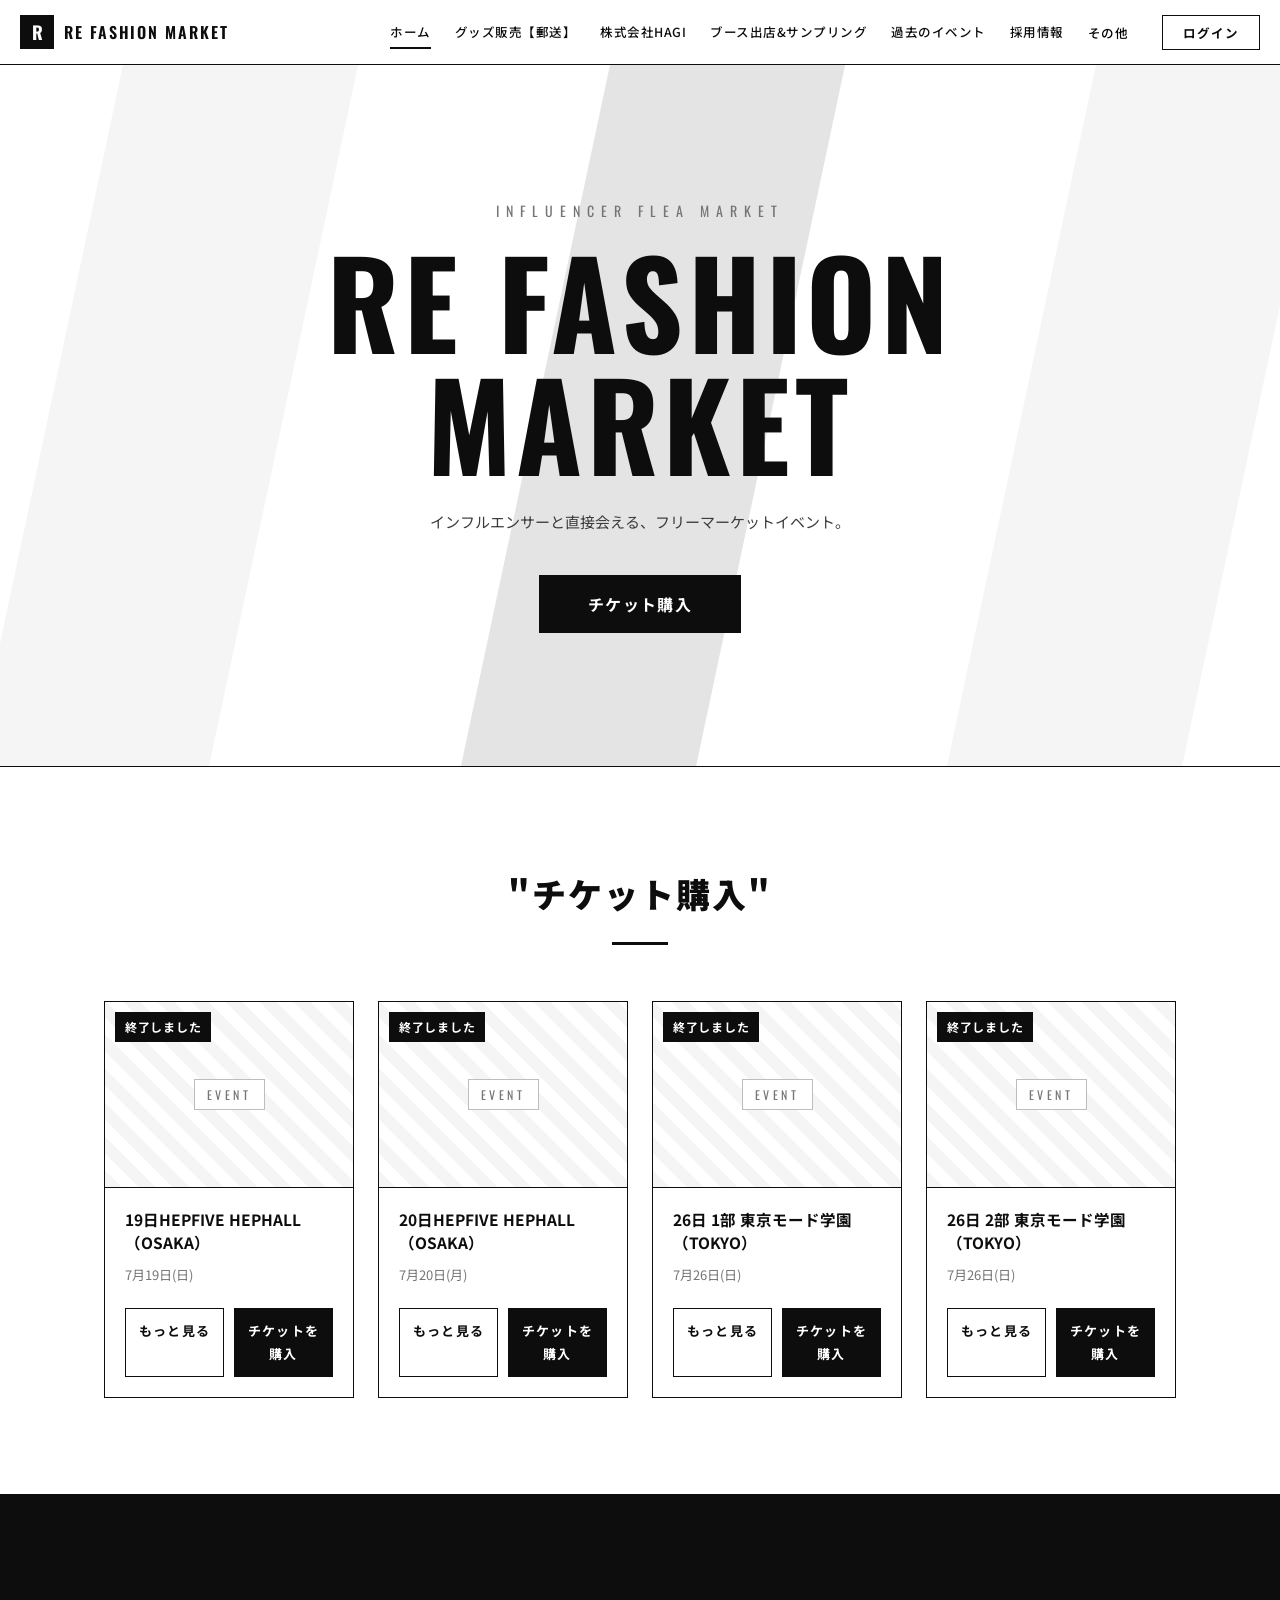
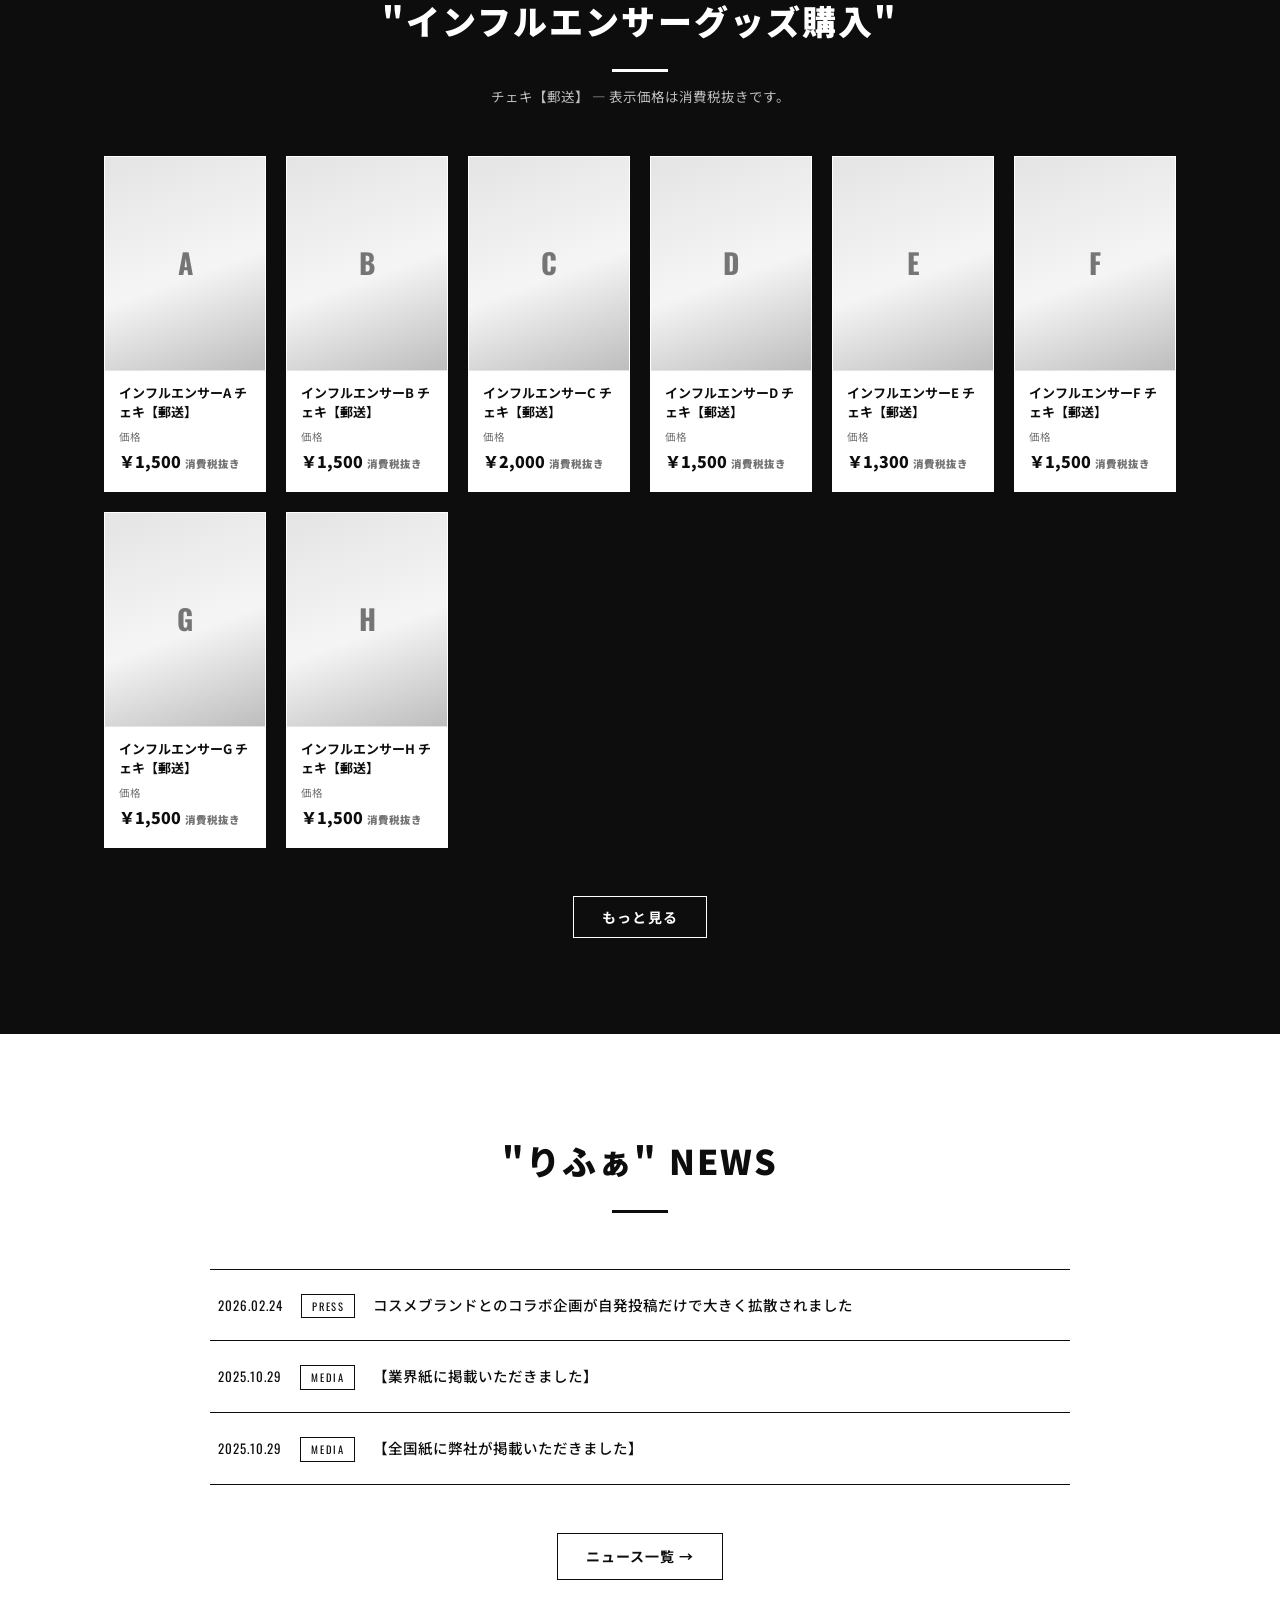
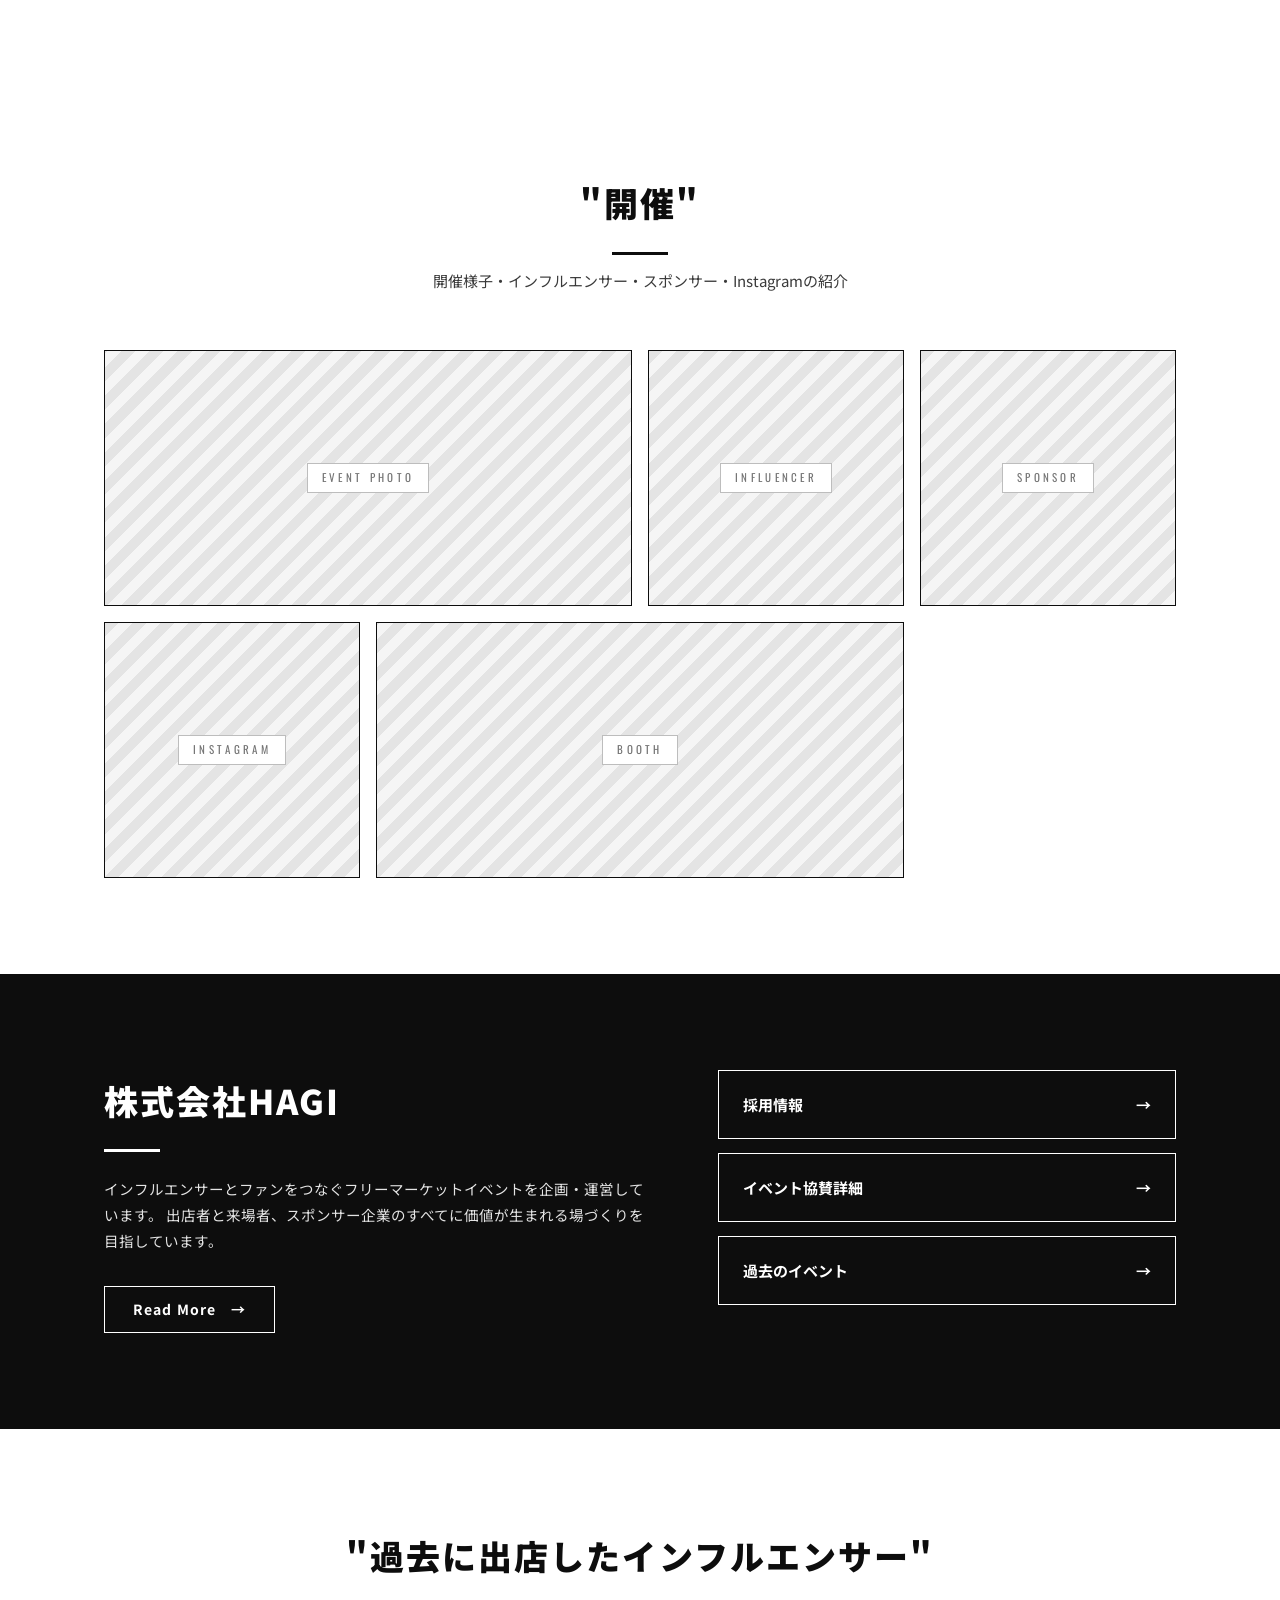
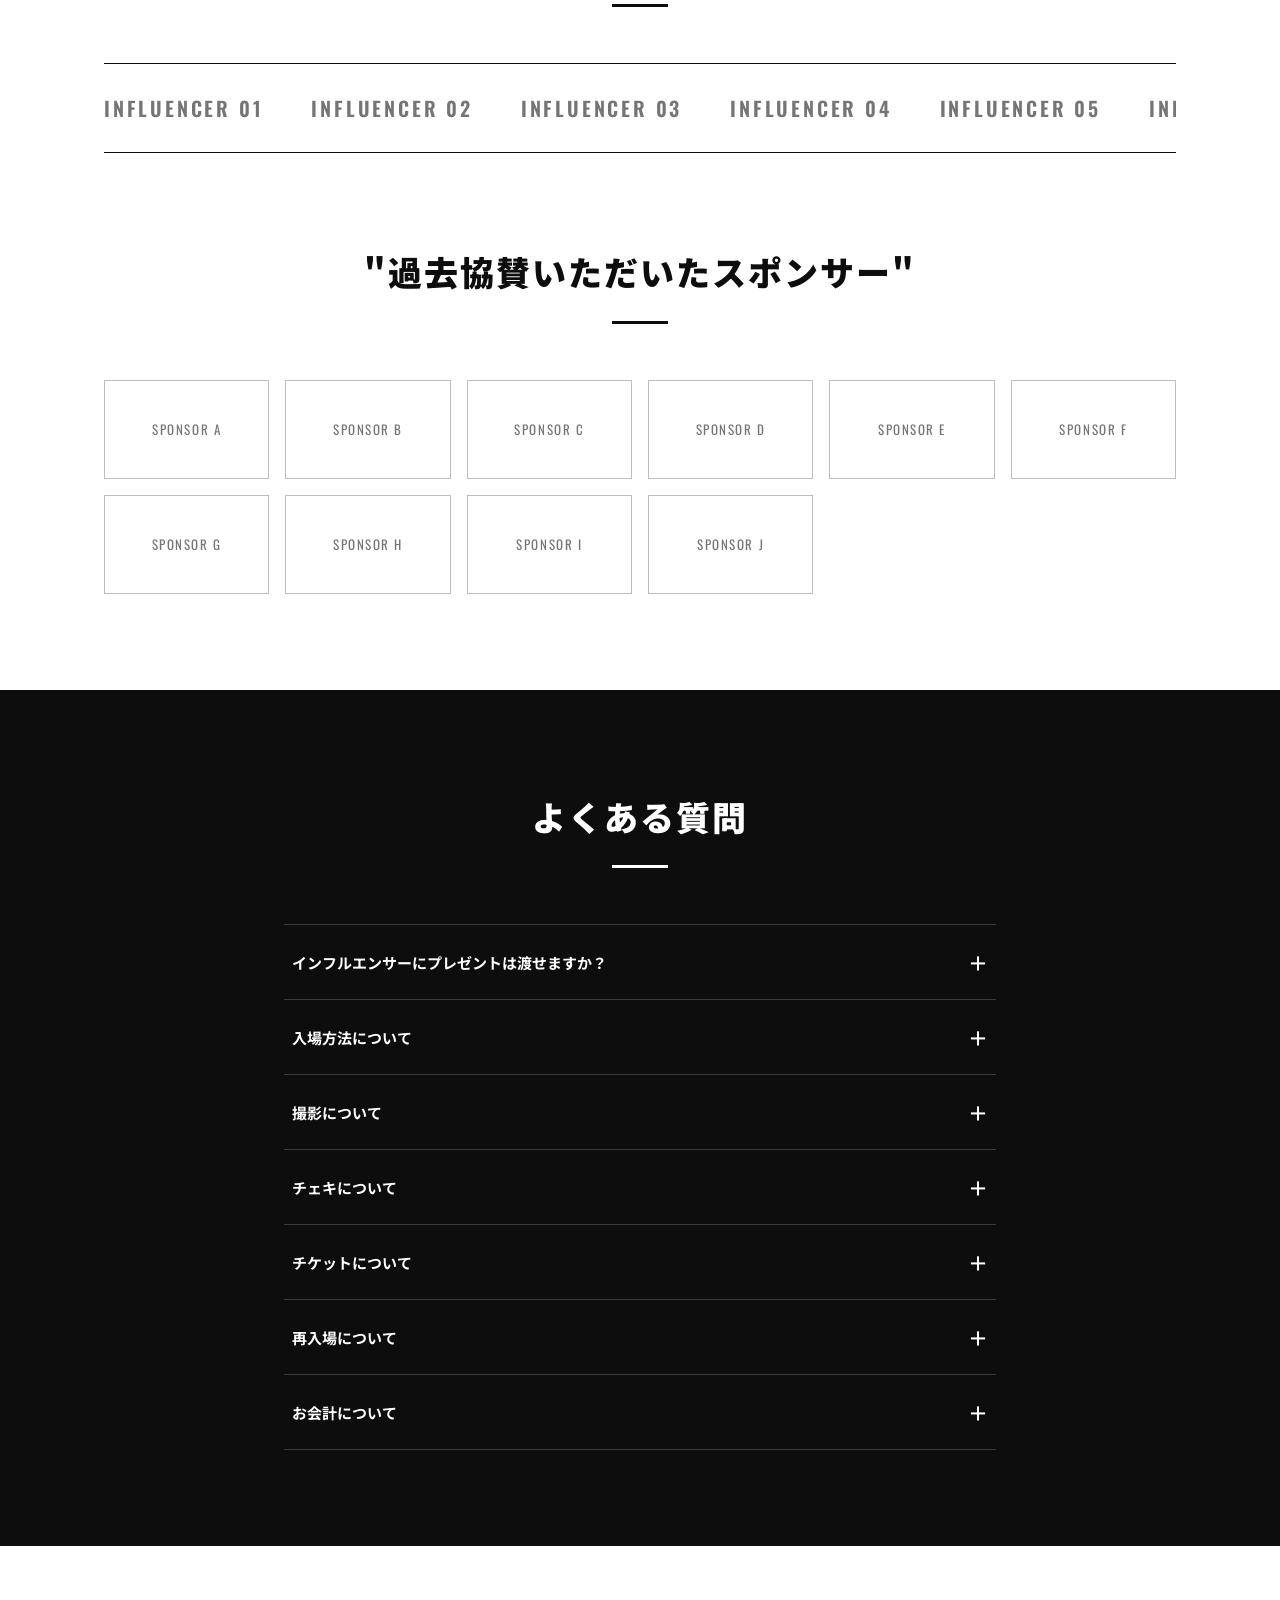
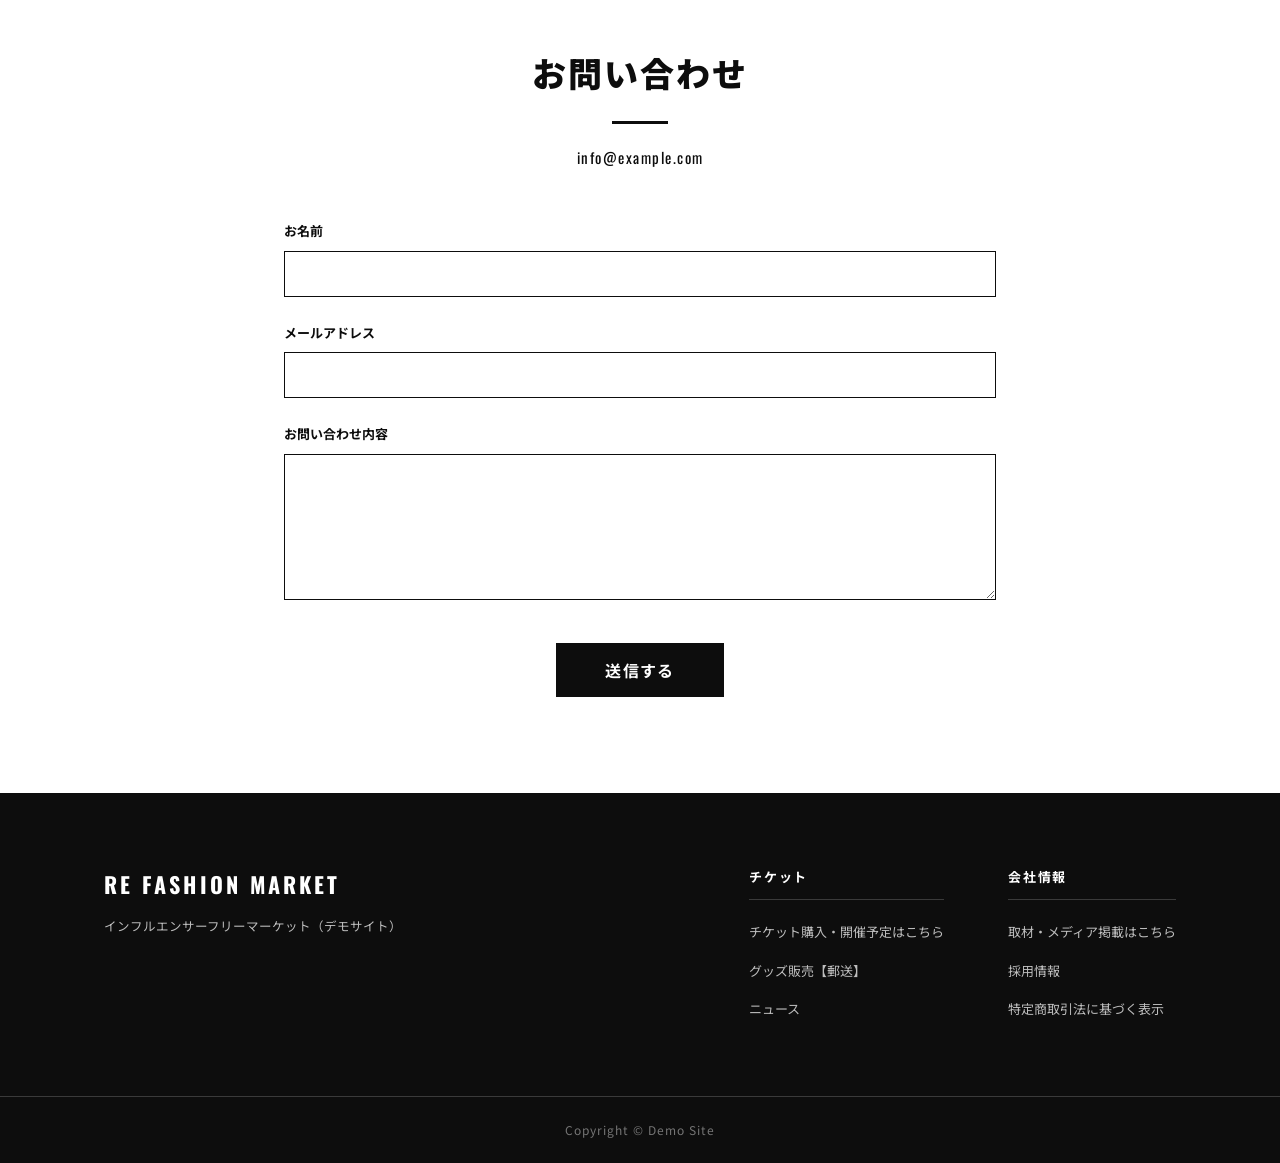
==== index.html @ 9d0689e1 "RE FASHION MARKET デモサイト（モノクロ版・全13ページ） - 元サイトのページ構成・機能仕様を白黒基調の静的サイトとして再現 - ビルド不要（素のHTML/CSS/JS）、Verce" ====
<!DOCTYPE html>
<html lang="ja">
<head>
  <meta charset="utf-8">
  <meta name="viewport" content="width=device-width, initial-scale=1">
  <meta name="robots" content="noindex, nofollow">
  <link rel="icon" type="image/svg+xml" href="favicon.svg">
  <title>RE FASHION MARKET | リファッションマーケット（Demo）</title>
  <meta name="description" content="インフルエンサーフリーマーケットイベントのサイト（デモ・モノクロ版）">
  <link rel="preconnect" href="https://fonts.googleapis.com">
  <link rel="preconnect" href="https://fonts.gstatic.com" crossorigin>
  <link href="https://fonts.googleapis.com/css2?family=Noto+Sans+JP:wght@400;500;700;900&family=Oswald:wght@400;600;700&display=swap" rel="stylesheet">
  <link rel="stylesheet" href="css/style.css">
</head>
<body>

  <!-- ================= Header（js/layout.js が注入） ================= -->
  <header class="site-header" id="top"></header>

  <main>
    <!-- ================= Hero ================= -->
    <section class="hero">
      <div class="hero-bg" aria-hidden="true">
        <div class="hero-stripe"></div>
        <div class="hero-stripe"></div>
        <div class="hero-stripe"></div>
      </div>
      <div class="hero-inner">
        <p class="hero-kicker">INFLUENCER FLEA MARKET</p>
        <h1 class="hero-title">RE FASHION<br>MARKET</h1>
        <p class="hero-lead">インフルエンサーと直接会える、フリーマーケットイベント。</p>
        <a href="#tickets" class="btn btn-solid btn-lg">チケット購入</a>
      </div>
    </section>

    <!-- ================= Tickets ================= -->
    <section class="section section-tickets" id="tickets">
      <div class="container">
        <h2 class="section-title">"チケット購入"</h2>
        <div class="event-grid" id="eventGrid">
          <!-- JSで生成 -->
        </div>
      </div>
    </section>

    <!-- ================= Goods ================= -->
    <section class="section section-goods section-invert" id="goods">
      <div class="container">
        <h2 class="section-title">"インフルエンサーグッズ購入"</h2>
        <p class="section-note">チェキ【郵送】 — 表示価格は消費税抜きです。</p>
        <div class="goods-grid" id="goodsGrid">
          <!-- JSで生成 -->
        </div>
        <div class="section-more">
          <button type="button" class="btn btn-outline-invert" id="goodsMore">もっと見る</button>
        </div>
      </div>
    </section>

    <!-- ================= News ================= -->
    <section class="section section-news" id="news">
      <div class="container">
        <h2 class="section-title">"りふぁ" NEWS</h2>
        <ul class="news-list">
          <li class="news-item">
            <time datetime="2026-02-24">2026.02.24</time>
            <span class="news-tag">PRESS</span>
            <a href="news.html">コスメブランドとのコラボ企画が自発投稿だけで大きく拡散されました</a>
          </li>
          <li class="news-item">
            <time datetime="2025-10-29">2025.10.29</time>
            <span class="news-tag">MEDIA</span>
            <a href="news.html">【業界紙に掲載いただきました】</a>
          </li>
          <li class="news-item">
            <time datetime="2025-10-29">2025.10.29</time>
            <span class="news-tag">MEDIA</span>
            <a href="news.html">【全国紙に弊社が掲載いただきました】</a>
          </li>
        </ul>
        <div class="section-more">
          <a href="news.html" class="btn btn-outline">ニュース一覧 →</a>
        </div>
      </div>
    </section>

    <!-- ================= About Event ================= -->
    <section class="section section-about">
      <div class="container">
        <h2 class="section-title">"開催"</h2>
        <p class="section-lead">開催様子・インフルエンサー・スポンサー・Instagramの紹介</p>
        <div class="about-gallery">
          <figure class="ph ph-wide"><figcaption>EVENT PHOTO</figcaption></figure>
          <figure class="ph"><figcaption>INFLUENCER</figcaption></figure>
          <figure class="ph"><figcaption>SPONSOR</figcaption></figure>
          <figure class="ph"><figcaption>INSTAGRAM</figcaption></figure>
          <figure class="ph ph-wide"><figcaption>BOOTH</figcaption></figure>
        </div>
      </div>
    </section>

    <!-- ================= Company ================= -->
    <section class="section section-company section-invert" id="company">
      <div class="container company-flex">
        <div class="company-text">
          <h2 class="section-title">株式会社HAGI</h2>
          <p>
            インフルエンサーとファンをつなぐフリーマーケットイベントを企画・運営しています。
            出店者と来場者、スポンサー企業のすべてに価値が生まれる場づくりを目指しています。
          </p>
          <a href="hagi.html" class="btn btn-outline-invert">Read More　→</a>
        </div>
        <div class="company-links">
          <a href="recruit.html" class="tile-link"><span>採用情報</span><span class="tile-arrow">→</span></a>
          <a href="sponsorship.html" class="tile-link"><span>イベント協賛詳細</span><span class="tile-arrow">→</span></a>
          <a href="event.html" class="tile-link"><span>過去のイベント</span><span class="tile-arrow">→</span></a>
        </div>
      </div>
    </section>

    <!-- ================= Past Influencers / Sponsors ================= -->
    <section class="section section-past">
      <div class="container">
        <h2 class="section-title">"過去に出店したインフルエンサー"</h2>
        <div class="logo-marquee" aria-hidden="true">
          <div class="logo-track" id="influencerTrack"></div>
        </div>

        <h2 class="section-title mt-lg">"過去協賛いただいたスポンサー"</h2>
        <div class="sponsor-grid" id="sponsorGrid"></div>
      </div>
    </section>

    <!-- ================= FAQ ================= -->
    <section class="section section-faq section-invert" id="faq">
      <div class="container container-narrow">
        <h2 class="section-title">よくある質問</h2>
        <div class="faq-list" id="faqList">
          <!-- JSで生成 -->
        </div>
      </div>
    </section>

    <!-- ================= Contact ================= -->
    <section class="section section-contact" id="contact">
      <div class="container container-narrow">
        <h2 class="section-title">お問い合わせ</h2>
        <p class="contact-mail">info@example.com</p>
        <form id="contactForm" novalidate>
          <div class="form-row">
            <label for="name">お名前</label>
            <input type="text" id="name" name="name" required autocomplete="name">
          </div>
          <div class="form-row">
            <label for="email">メールアドレス</label>
            <input type="email" id="email" name="email" required autocomplete="email">
          </div>
          <div class="form-row">
            <label for="message">お問い合わせ内容</label>
            <textarea id="message" name="message" rows="6" required></textarea>
          </div>
          <div class="form-submit">
            <button type="submit" class="btn btn-solid btn-lg">送信する</button>
            <p class="form-done" id="formDone" hidden>送信が完了しました。</p>
          </div>
        </form>
      </div>
    </section>
  </main>

  <!-- ================= Footer（js/layout.js が注入） ================= -->
  <footer class="site-footer"></footer>

  <script src="js/layout.js"></script>
  <script src="js/data.js"></script>
  <script src="js/main.js"></script>
</body>
</html>
---- css/style.css ----
/* ==========================================================
   RE FASHION MARKET (Demo) — Monochrome theme
   ========================================================== */

:root {
  --black: #0d0d0d;
  --white: #ffffff;
  --gray-1: #f5f5f5;
  --gray-2: #e4e4e4;
  --gray-3: #bdbdbd;
  --gray-4: #757575;
  --gray-5: #3a3a3a;
  --border: 1px solid var(--black);
  --font-jp: "Noto Sans JP", "Hiragino Kaku Gothic ProN", sans-serif;
  --font-en: "Oswald", var(--font-jp);
  --header-h: 64px;
}

* { margin: 0; padding: 0; box-sizing: border-box; }

html { scroll-behavior: smooth; scroll-padding-top: var(--header-h); }

body {
  font-family: var(--font-jp);
  color: var(--black);
  background: var(--white);
  line-height: 1.8;
  -webkit-font-smoothing: antialiased;
}

img { max-width: 100%; display: block; }
a { color: inherit; text-decoration: none; }
ul { list-style: none; }
button { font-family: inherit; cursor: pointer; }

.container { max-width: 1120px; margin: 0 auto; padding: 0 24px; }
.container-narrow { max-width: 760px; }
.mt-lg { margin-top: 88px; }

/* ---------- Buttons ---------- */
.btn {
  display: inline-block;
  padding: 10px 28px;
  font-size: 14px;
  font-weight: 700;
  letter-spacing: 0.08em;
  border: var(--border);
  background: var(--white);
  color: var(--black);
  transition: background 0.2s, color 0.2s, transform 0.15s;
}
.btn:hover { transform: translateY(-2px); }
.btn-solid { background: var(--black); color: var(--white); }
.btn-solid:hover { background: var(--gray-5); }
.btn-outline:hover { background: var(--black); color: var(--white); }
.btn-outline-invert { background: transparent; color: var(--white); border-color: var(--white); }
.btn-outline-invert:hover { background: var(--white); color: var(--black); }
.btn-lg { padding: 14px 48px; font-size: 16px; }

/* ---------- Header ---------- */
.site-header {
  position: sticky;
  top: 0;
  z-index: 100;
  background: var(--white);
  border-bottom: var(--border);
}
.header-inner {
  max-width: 1280px;
  margin: 0 auto;
  padding: 0 20px;
  height: var(--header-h);
  display: flex;
  align-items: center;
  gap: 24px;
}
.brand { display: flex; align-items: center; gap: 10px; flex-shrink: 0; }
.brand-mark {
  width: 34px; height: 34px;
  display: grid; place-items: center;
  background: var(--black); color: var(--white);
  font-family: var(--font-en); font-weight: 700; font-size: 18px;
}
.brand-text { font-family: var(--font-en); font-weight: 600; font-size: 16px; letter-spacing: 0.12em; }

.global-nav { margin-left: auto; }
.global-nav > ul { display: flex; gap: 4px; align-items: center; }
.global-nav a, .sub-toggle {
  display: block;
  padding: 8px 10px;
  font-size: 12.5px;
  font-weight: 500;
  letter-spacing: 0.04em;
  background: none;
  border: none;
  white-space: nowrap;
  position: relative;
}
.global-nav a::after, .sub-toggle::after {
  content: "";
  position: absolute;
  left: 10px; right: 10px; bottom: 2px;
  height: 2px;
  background: var(--black);
  transform: scaleX(0);
  transition: transform 0.2s;
}
.global-nav a:hover::after,
.global-nav a.is-active::after,
.sub-toggle:hover::after { transform: scaleX(1); }

.has-sub { position: relative; }
.sub-menu {
  position: absolute;
  top: 100%; right: 0;
  min-width: 220px;
  background: var(--white);
  border: var(--border);
  display: none;
  z-index: 50;
}
.has-sub:hover .sub-menu,
.has-sub:focus-within .sub-menu,
.has-sub.is-open .sub-menu { display: block; }
.sub-menu a { padding: 10px 16px; border-bottom: 1px solid var(--gray-2); }
.sub-menu li:last-child a { border-bottom: none; }
.sub-menu a:hover { background: var(--gray-1); }
.sub-menu a::after { display: none; }

.header-actions { display: flex; align-items: center; gap: 12px; flex-shrink: 0; }
.btn-login { padding: 7px 20px; font-size: 12.5px; }

.nav-toggle { display: none; background: none; border: var(--border); width: 42px; height: 42px; position: relative; }
.nav-toggle span {
  position: absolute; left: 10px; right: 10px; height: 2px;
  background: var(--black); transition: 0.25s;
}
.nav-toggle span:nth-child(1) { top: 13px; }
.nav-toggle span:nth-child(2) { top: 20px; }
.nav-toggle span:nth-child(3) { top: 27px; }
.nav-toggle.is-open span:nth-child(1) { top: 20px; transform: rotate(45deg); }
.nav-toggle.is-open span:nth-child(2) { opacity: 0; }
.nav-toggle.is-open span:nth-child(3) { top: 20px; transform: rotate(-45deg); }

/* ---------- Hero ---------- */
.hero {
  position: relative;
  min-height: 78vh;
  display: grid;
  place-items: center;
  text-align: center;
  overflow: hidden;
  background: var(--white);
  border-bottom: var(--border);
}
.hero-bg { position: absolute; inset: 0; }
.hero-stripe {
  position: absolute;
  top: -20%; bottom: -20%;
  width: 18vw;
  background: var(--gray-1);
  transform: rotate(12deg);
}
.hero-stripe:nth-child(1) { left: 4%; }
.hero-stripe:nth-child(2) { left: 42%; background: var(--gray-2); }
.hero-stripe:nth-child(3) { left: 80%; }

.hero-inner { position: relative; padding: 80px 24px; }
.hero-kicker {
  font-family: var(--font-en);
  letter-spacing: 0.5em;
  font-size: 14px;
  color: var(--gray-4);
  margin-bottom: 16px;
}
.hero-title {
  font-family: var(--font-en);
  font-size: clamp(52px, 10vw, 120px);
  font-weight: 700;
  line-height: 1.02;
  letter-spacing: 0.04em;
  margin-bottom: 24px;
}
.hero-lead { font-size: 15px; margin-bottom: 40px; color: var(--gray-5); }

/* ---------- Sections (common) ---------- */
.section { padding: 96px 0; }
.section-invert { background: var(--black); color: var(--white); }
.section-title {
  font-size: clamp(24px, 4vw, 34px);
  font-weight: 900;
  letter-spacing: 0.06em;
  text-align: center;
  margin-bottom: 12px;
}
.section-title::after {
  content: "";
  display: block;
  width: 56px; height: 3px;
  margin: 18px auto 0;
  background: currentColor;
}
.section-note, .section-lead {
  text-align: center;
  font-size: 13.5px;
  color: var(--gray-4);
  margin-bottom: 48px;
}
.section-invert .section-note { color: var(--gray-3); }
.section-lead { color: var(--gray-5); font-size: 15px; }
.section-more { text-align: center; margin-top: 48px; }

/* ---------- Tickets ---------- */
.section-tickets .section-title { margin-bottom: 56px; }
.event-grid {
  display: grid;
  grid-template-columns: repeat(auto-fit, minmax(250px, 1fr));
  gap: 24px;
}
.event-card {
  border: var(--border);
  display: flex;
  flex-direction: column;
  background: var(--white);
  transition: transform 0.15s, box-shadow 0.15s;
}
.event-card:hover { transform: translateY(-4px); box-shadow: 6px 6px 0 var(--black); }
.event-visual {
  aspect-ratio: 4 / 3;
  background:
    repeating-linear-gradient(45deg, var(--gray-1) 0 12px, var(--white) 12px 24px);
  border-bottom: var(--border);
  display: grid;
  place-items: center;
  position: relative;
}
.event-visual .ph-label {
  font-family: var(--font-en);
  letter-spacing: 0.3em;
  font-size: 12px;
  color: var(--gray-4);
  background: var(--white);
  padding: 4px 12px;
  border: 1px solid var(--gray-3);
}
.event-countdown {
  position: absolute;
  top: 10px; left: 10px;
  background: var(--black);
  color: var(--white);
  font-size: 12px;
  font-weight: 700;
  padding: 4px 10px;
  letter-spacing: 0.06em;
}
.event-body { padding: 20px; display: flex; flex-direction: column; gap: 8px; flex: 1; }
.event-name { font-size: 15.5px; font-weight: 700; line-height: 1.5; }
.event-date { font-size: 13px; color: var(--gray-4); }
.event-actions { margin-top: auto; display: flex; gap: 10px; padding-top: 14px; }
.event-actions .btn { flex: 1; text-align: center; padding: 10px 8px; font-size: 13px; }

/* ---------- Goods ---------- */
.section-goods .section-title { color: var(--white); }
.goods-grid {
  display: grid;
  grid-template-columns: repeat(auto-fill, minmax(160px, 1fr));
  gap: 20px;
}
.goods-card {
  background: var(--white);
  color: var(--black);
  border: 1px solid var(--white);
  display: none;
  flex-direction: column;
  transition: transform 0.15s;
}
.goods-card.is-visible { display: flex; }
.goods-card:hover { transform: translateY(-4px); }
.goods-visual {
  aspect-ratio: 3 / 4;
  background:
    linear-gradient(160deg, var(--gray-2) 0%, var(--gray-1) 55%, var(--gray-3) 100%);
  display: grid;
  place-items: center;
  border-bottom: 1px solid var(--gray-2);
}
.goods-visual span {
  font-family: var(--font-en);
  font-size: 28px;
  font-weight: 700;
  color: var(--gray-4);
}
.goods-body { padding: 12px 14px 16px; }
.goods-name { font-size: 13px; font-weight: 700; line-height: 1.5; min-height: 3em; }
.goods-price-label { font-size: 10.5px; color: var(--gray-4); margin-top: 6px; }
.goods-price { font-size: 16px; font-weight: 900; }
.goods-tax { font-size: 10.5px; color: var(--gray-4); }

/* ---------- News ---------- */
.news-list { max-width: 860px; margin: 56px auto 0; border-top: var(--border); }
.news-item {
  display: flex;
  align-items: baseline;
  gap: 18px;
  padding: 22px 8px;
  border-bottom: var(--border);
  flex-wrap: wrap;
}
.news-item time { font-family: var(--font-en); font-size: 13px; letter-spacing: 0.08em; flex-shrink: 0; }
.news-tag {
  font-family: var(--font-en);
  font-size: 10.5px;
  letter-spacing: 0.15em;
  border: 1px solid var(--black);
  padding: 2px 10px;
  flex-shrink: 0;
}
.news-item a { font-size: 14.5px; font-weight: 500; flex: 1; min-width: 240px; }
.news-item a:hover { text-decoration: underline; }

/* ---------- About gallery ---------- */
.about-gallery {
  margin-top: 56px;
  display: grid;
  grid-template-columns: repeat(4, 1fr);
  gap: 16px;
}
.ph {
  aspect-ratio: 1 / 1;
  background:
    repeating-linear-gradient(-45deg, var(--gray-1) 0 10px, var(--gray-2) 10px 20px);
  border: var(--border);
  display: grid;
  place-items: center;
}
.ph-wide { grid-column: span 2; aspect-ratio: auto; }
.ph figcaption {
  font-family: var(--font-en);
  font-size: 11px;
  letter-spacing: 0.3em;
  color: var(--gray-4);
  background: var(--white);
  padding: 4px 14px;
  border: 1px solid var(--gray-3);
}

/* ---------- Company ---------- */
.company-flex { display: flex; gap: 64px; align-items: flex-start; }
.company-text { flex: 1.2; }
.company-text .section-title { text-align: left; }
.company-text .section-title::after { margin-left: 0; }
.company-text p { margin: 24px 0 32px; color: var(--gray-2); font-size: 14.5px; }
.company-links { flex: 1; display: flex; flex-direction: column; gap: 14px; }
.tile-link {
  display: flex;
  justify-content: space-between;
  align-items: center;
  border: 1px solid var(--white);
  padding: 20px 24px;
  font-weight: 700;
  font-size: 15px;
  transition: background 0.2s, color 0.2s;
}
.tile-link:hover { background: var(--white); color: var(--black); }
.tile-arrow { font-family: var(--font-en); }

/* ---------- Past influencers / sponsors ---------- */
.logo-marquee {
  overflow: hidden;
  border-top: var(--border);
  border-bottom: var(--border);
  margin-top: 56px;
  padding: 26px 0;
}
.logo-track {
  display: flex;
  gap: 48px;
  width: max-content;
  animation: marquee 30s linear infinite;
}
.logo-track span {
  font-family: var(--font-en);
  font-size: 20px;
  font-weight: 600;
  letter-spacing: 0.14em;
  color: var(--gray-4);
  white-space: nowrap;
}
@keyframes marquee {
  from { transform: translateX(0); }
  to { transform: translateX(-50%); }
}

.sponsor-grid {
  margin-top: 56px;
  display: grid;
  grid-template-columns: repeat(auto-fill, minmax(150px, 1fr));
  gap: 16px;
}
.sponsor-cell {
  border: 1px solid var(--gray-3);
  aspect-ratio: 5 / 3;
  display: grid;
  place-items: center;
  font-family: var(--font-en);
  font-size: 13px;
  letter-spacing: 0.12em;
  color: var(--gray-4);
  transition: border-color 0.2s, color 0.2s;
}
.sponsor-cell:hover { border-color: var(--black); color: var(--black); }

/* ---------- FAQ ---------- */
.faq-list { margin-top: 56px; border-top: 1px solid var(--gray-5); }
.faq-item { border-bottom: 1px solid var(--gray-5); }
.faq-q {
  width: 100%;
  display: flex;
  justify-content: space-between;
  align-items: center;
  gap: 16px;
  background: none;
  border: none;
  color: var(--white);
  text-align: left;
  font-size: 15px;
  font-weight: 700;
  padding: 22px 8px;
}
.faq-q .faq-icon { font-family: var(--font-en); font-size: 20px; transition: transform 0.25s; flex-shrink: 0; }
.faq-item.is-open .faq-icon { transform: rotate(45deg); }
.faq-a {
  max-height: 0;
  overflow: hidden;
  transition: max-height 0.3s ease;
}
.faq-a-inner {
  padding: 0 8px 24px;
  font-size: 13.5px;
  color: var(--gray-3);
}
.faq-a-inner p + p { margin-top: 6px; }

/* ---------- Contact ---------- */
.contact-mail {
  text-align: center;
  font-family: var(--font-en);
  letter-spacing: 0.1em;
  margin: 20px 0 48px;
  font-size: 15px;
}
.form-row { margin-bottom: 24px; }
.form-row label { display: block; font-size: 13px; font-weight: 700; margin-bottom: 8px; }
.form-row input,
.form-row textarea {
  width: 100%;
  border: var(--border);
  padding: 12px 14px;
  font-size: 14px;
  font-family: inherit;
  background: var(--white);
  border-radius: 0;
}
.form-row input:focus,
.form-row textarea:focus { outline: 2px solid var(--black); outline-offset: 2px; }
.form-row input.is-error,
.form-row textarea.is-error { border-color: var(--gray-4); background: var(--gray-1); }
.form-submit { text-align: center; margin-top: 36px; }
.form-done { margin-top: 20px; font-weight: 700; letter-spacing: 0.06em; }

/* ---------- Footer ---------- */
.site-footer {
  background: var(--black);
  color: var(--white);
  padding: 72px 0 0;
}
.footer-grid { display: flex; gap: 64px; flex-wrap: wrap; }
.footer-logo { font-family: var(--font-en); font-size: 22px; font-weight: 700; letter-spacing: 0.14em; }
.footer-copy-lead { font-size: 12.5px; color: var(--gray-3); margin-top: 10px; }
.footer-nav { display: flex; gap: 64px; flex-wrap: wrap; margin-left: auto; }
.footer-nav h3 {
  font-size: 13px;
  letter-spacing: 0.14em;
  border-bottom: 1px solid var(--gray-5);
  padding-bottom: 10px;
  margin-bottom: 16px;
}
.footer-nav li { margin-bottom: 10px; }
.footer-nav a { font-size: 13px; color: var(--gray-3); }
.footer-nav a:hover { color: var(--white); text-decoration: underline; }
.copyright {
  text-align: center;
  font-size: 12px;
  color: var(--gray-4);
  border-top: 1px solid var(--gray-5);
  margin-top: 64px;
  padding: 22px 0;
  letter-spacing: 0.08em;
}

/* ==========================================================
   サブページ共通
   ========================================================== */

/* ---------- ページヘッダー ---------- */
.page-head {
  border-bottom: var(--border);
  padding: 72px 0;
  text-align: center;
  background:
    repeating-linear-gradient(-45deg, var(--gray-1) 0 14px, var(--white) 14px 28px);
}
.page-head h1 {
  font-size: clamp(26px, 4.5vw, 40px);
  font-weight: 900;
  letter-spacing: 0.08em;
  background: var(--white);
  display: inline-block;
  padding: 8px 32px;
  border: var(--border);
}
.page-head .page-sub {
  margin-top: 16px;
  font-size: 13px;
  color: var(--gray-4);
  letter-spacing: 0.1em;
}

/* ---------- 定義テーブル（会社概要・特商法・募集要項） ---------- */
.def-table {
  width: 100%;
  border-collapse: collapse;
  margin-top: 40px;
  font-size: 14px;
}
.def-table th,
.def-table td {
  border: 1px solid var(--gray-2);
  padding: 16px 20px;
  text-align: left;
  vertical-align: top;
  line-height: 1.8;
}
.def-table th {
  width: 220px;
  background: var(--gray-1);
  font-weight: 700;
  white-space: nowrap;
}
.def-table ul { list-style: disc; padding-left: 20px; }

/* ---------- MISSION / VISION / VALUE ---------- */
.mvv-list { display: grid; gap: 24px; margin-top: 48px; }
.mvv-item {
  border: var(--border);
  padding: 32px;
  position: relative;
}
.mvv-item h3 {
  font-family: var(--font-en);
  font-size: 14px;
  letter-spacing: 0.4em;
  margin-bottom: 12px;
  display: inline-block;
  background: var(--black);
  color: var(--white);
  padding: 4px 16px;
}
.mvv-item p { font-size: 16px; font-weight: 700; line-height: 1.9; }

/* ---------- メッセージブロック（採用） ---------- */
.message-block { display: flex; gap: 40px; margin-top: 48px; align-items: flex-start; }
.message-photo {
  flex-shrink: 0;
  width: 220px;
  aspect-ratio: 3 / 4;
  border: var(--border);
  background: linear-gradient(160deg, var(--gray-2), var(--gray-1) 55%, var(--gray-3));
  display: grid;
  place-items: center;
  font-family: var(--font-en);
  font-size: 12px;
  letter-spacing: 0.3em;
  color: var(--gray-4);
}
.message-body p { font-size: 14px; margin-bottom: 14px; }
.message-name { font-weight: 900; font-size: 15px; }

/* ---------- 統計・数字（協賛LP） ---------- */
.stat-grid {
  display: grid;
  grid-template-columns: repeat(auto-fit, minmax(200px, 1fr));
  gap: 20px;
  margin-top: 48px;
}
.stat-cell {
  border: var(--border);
  text-align: center;
  padding: 32px 16px;
}
.stat-cell .stat-num {
  font-family: var(--font-en);
  font-size: 42px;
  font-weight: 700;
  line-height: 1.1;
}
.stat-cell .stat-label { font-size: 13px; color: var(--gray-4); margin-top: 8px; }

/* ---------- ポイントカード ---------- */
.point-list { display: grid; gap: 24px; margin-top: 48px; }
.point-item { border: var(--border); display: flex; }
.point-num {
  flex-shrink: 0;
  width: 110px;
  display: grid;
  place-items: center;
  background: var(--black);
  color: var(--white);
  font-family: var(--font-en);
  font-size: 15px;
  letter-spacing: 0.1em;
  text-align: center;
}
.point-body { padding: 24px 28px; }
.point-body h3 { font-size: 16px; margin-bottom: 8px; }
.point-body p { font-size: 13.5px; color: var(--gray-5); }

/* ---------- ステップ（選考スケジュール） ---------- */
.step-list { margin-top: 48px; display: grid; gap: 0; }
.step-item {
  display: flex;
  gap: 24px;
  padding: 24px 8px;
  border-bottom: 1px solid var(--gray-2);
  align-items: baseline;
}
.step-item:first-child { border-top: var(--border); }
.step-num {
  font-family: var(--font-en);
  font-size: 24px;
  font-weight: 700;
  flex-shrink: 0;
  width: 48px;
}
.step-item h3 { font-size: 15px; margin-bottom: 4px; }
.step-item p { font-size: 13px; color: var(--gray-4); }

/* ---------- フォーム拡張 ---------- */
.form-grid-2 { display: grid; grid-template-columns: 1fr 1fr; gap: 0 24px; }
.form-row .req { color: var(--gray-4); font-size: 11px; margin-left: 6px; }
.form-row select {
  width: 100%;
  border: var(--border);
  padding: 12px 14px;
  font-size: 14px;
  font-family: inherit;
  background: var(--white);
  border-radius: 0;
  appearance: none;
}
.form-row .radio-group { display: flex; gap: 24px; padding: 6px 0; font-size: 14px; }
.form-row .radio-group label { display: flex; align-items: center; gap: 8px; font-weight: 400; margin: 0; }
.form-note { font-size: 11.5px; color: var(--gray-4); margin-top: 6px; }
.upload-box {
  border: 1px dashed var(--gray-3);
  padding: 28px;
  text-align: center;
  font-size: 13px;
  color: var(--gray-4);
}

/* ---------- ニュース（一覧ページ） ---------- */
.news-tabs {
  display: flex;
  justify-content: center;
  gap: 8px;
  flex-wrap: wrap;
  margin-top: 40px;
}
.news-tab {
  border: var(--border);
  background: var(--white);
  padding: 8px 20px;
  font-size: 13px;
  font-weight: 500;
}
.news-tab.is-active,
.news-tab:hover { background: var(--black); color: var(--white); }
.pagination {
  display: flex;
  justify-content: center;
  gap: 10px;
  margin-top: 56px;
}
.pagination button {
  width: 40px; height: 40px;
  border: var(--border);
  background: var(--white);
  font-family: var(--font-en);
  font-size: 14px;
}
.pagination button.is-active,
.pagination button:hover { background: var(--black); color: var(--white); }

/* ---------- イベント一覧（過去のイベント） ---------- */
.event-rows { margin-top: 48px; border-top: var(--border); }
.event-row {
  display: flex;
  gap: 28px;
  padding: 28px 8px;
  border-bottom: 1px solid var(--gray-2);
  align-items: flex-start;
  flex-wrap: wrap;
}
.event-row-date {
  flex-shrink: 0;
  width: 120px;
  text-align: center;
  border: var(--border);
  padding: 10px 0;
}
.event-row-date .d { font-family: var(--font-en); font-size: 26px; font-weight: 700; line-height: 1.1; }
.event-row-date .w { font-size: 11px; color: var(--gray-4); }
.event-row-body { flex: 1; min-width: 260px; }
.event-row-body h3 { font-size: 16px; margin-bottom: 6px; }
.event-row-body .venue { font-size: 13px; color: var(--gray-4); }
.event-row-body .time { font-size: 13px; margin-top: 4px; }
.event-row .btn { align-self: center; }

/* ---------- メンバー ---------- */
.member-grid {
  display: grid;
  grid-template-columns: repeat(auto-fill, minmax(150px, 1fr));
  gap: 24px;
  margin-top: 48px;
}
.member-card { text-align: center; }
.member-photo {
  aspect-ratio: 1 / 1;
  border: var(--border);
  background: linear-gradient(160deg, var(--gray-2), var(--gray-1) 55%, var(--gray-3));
  display: grid;
  place-items: center;
  font-family: var(--font-en);
  color: var(--gray-4);
  font-size: 20px;
  margin-bottom: 10px;
}
.member-card .m-role { font-size: 11px; color: var(--gray-4); }
.member-card .m-name { font-size: 14px; font-weight: 700; }

/* ---------- SDGs ---------- */
.sdgs-nums { display: grid; grid-template-columns: repeat(auto-fit, minmax(240px, 1fr)); gap: 24px; margin-top: 48px; }
.sdgs-num-cell { border: var(--border); padding: 40px 24px; text-align: center; }
.sdgs-num-cell .en { font-family: var(--font-en); letter-spacing: 0.3em; font-size: 12px; color: var(--gray-4); }
.sdgs-num-cell .num { font-size: 44px; font-weight: 900; margin: 8px 0; }
.sdgs-num-cell .jp { font-size: 13px; }

/* ---------- 汎用 ---------- */
.text-block { margin-top: 40px; font-size: 14.5px; }
.text-block p + p { margin-top: 14px; }
.text-center { text-align: center; }
.lead-strong { font-size: clamp(18px, 3vw, 26px); font-weight: 900; text-align: center; line-height: 1.9; margin-top: 40px; }
.mt-24 { margin-top: 24px; }
.stat-unit { font-size: 18px; }
.link-underline { text-decoration: underline; }
.upload-note { font-size: 11px; }
.upload-input { margin-top: 12px; }

/* ---------- 反転セクション内のコンポーネント調整 ---------- */
.form-invert label { color: var(--white); }
.form-invert .form-done { color: var(--white); }
.form-invert .form-note { color: var(--gray-3); }
.section-invert .point-item { border-color: var(--white); }
.section-invert .point-num { background: var(--white); color: var(--black); }
.section-invert .point-body p { color: var(--gray-3); }
.section-invert .sponsor-cell { border-color: var(--gray-5); color: var(--gray-3); }
.section-invert .sponsor-cell:hover { border-color: var(--white); color: var(--white); }
.stat-cell-invert { border-color: var(--white); }
.stat-cell-invert .stat-label { color: var(--gray-3); }
.def-table-invert th, .def-table-invert td { border-color: var(--gray-5); }
.def-table-invert th { background: var(--gray-5); color: var(--white); }

/* 白背景ページ用のグッズカード枠 */
.goods-grid-page .goods-card { border: 1px solid var(--black); }

/* ---------- 404 ---------- */
.notfound {
  min-height: 60vh;
  display: grid;
  place-items: center;
  text-align: center;
  padding: 80px 24px;
}
.notfound .code {
  font-family: var(--font-en);
  font-size: clamp(80px, 16vw, 160px);
  font-weight: 700;
  line-height: 1;
}
.notfound p { margin: 16px 0 32px; color: var(--gray-4); }

@media (max-width: 600px) {
  .message-block { flex-direction: column; }
  .message-photo { width: 100%; max-width: 260px; }
  .form-grid-2 { grid-template-columns: 1fr; }
  .def-table th { width: 120px; white-space: normal; }
  .point-item { flex-direction: column; }
  .point-num { width: 100%; padding: 10px 0; }
}

/* ---------- Responsive ---------- */
@media (max-width: 1024px) {
  .global-nav {
    position: fixed;
    top: var(--header-h);
    left: 0; right: 0;
    background: var(--white);
    border-bottom: var(--border);
    display: none;
    max-height: calc(100vh - var(--header-h));
    overflow-y: auto;
  }
  .global-nav.is-open { display: block; }
  .global-nav > ul { flex-direction: column; align-items: stretch; gap: 0; padding: 8px 0; }
  .global-nav a, .sub-toggle { padding: 14px 24px; font-size: 14px; width: 100%; text-align: left; }
  .global-nav a::after, .sub-toggle::after { display: none; }
  .sub-menu { position: static; border: none; display: none; background: var(--gray-1); }
  .has-sub.is-open .sub-menu { display: block; }
  .sub-menu a { padding-left: 40px; }
  .nav-toggle { display: block; }

  .company-flex { flex-direction: column; gap: 40px; }
  .about-gallery { grid-template-columns: repeat(2, 1fr); }
}

@media (max-width: 600px) {
  .section { padding: 64px 0; }
  .hero { min-height: 64vh; }
  .brand-text { font-size: 13px; }
  .btn-login { display: none; }
  .goods-grid { grid-template-columns: repeat(2, 1fr); gap: 12px; }
  .news-item { gap: 10px; }
  .footer-nav { margin-left: 0; }
}
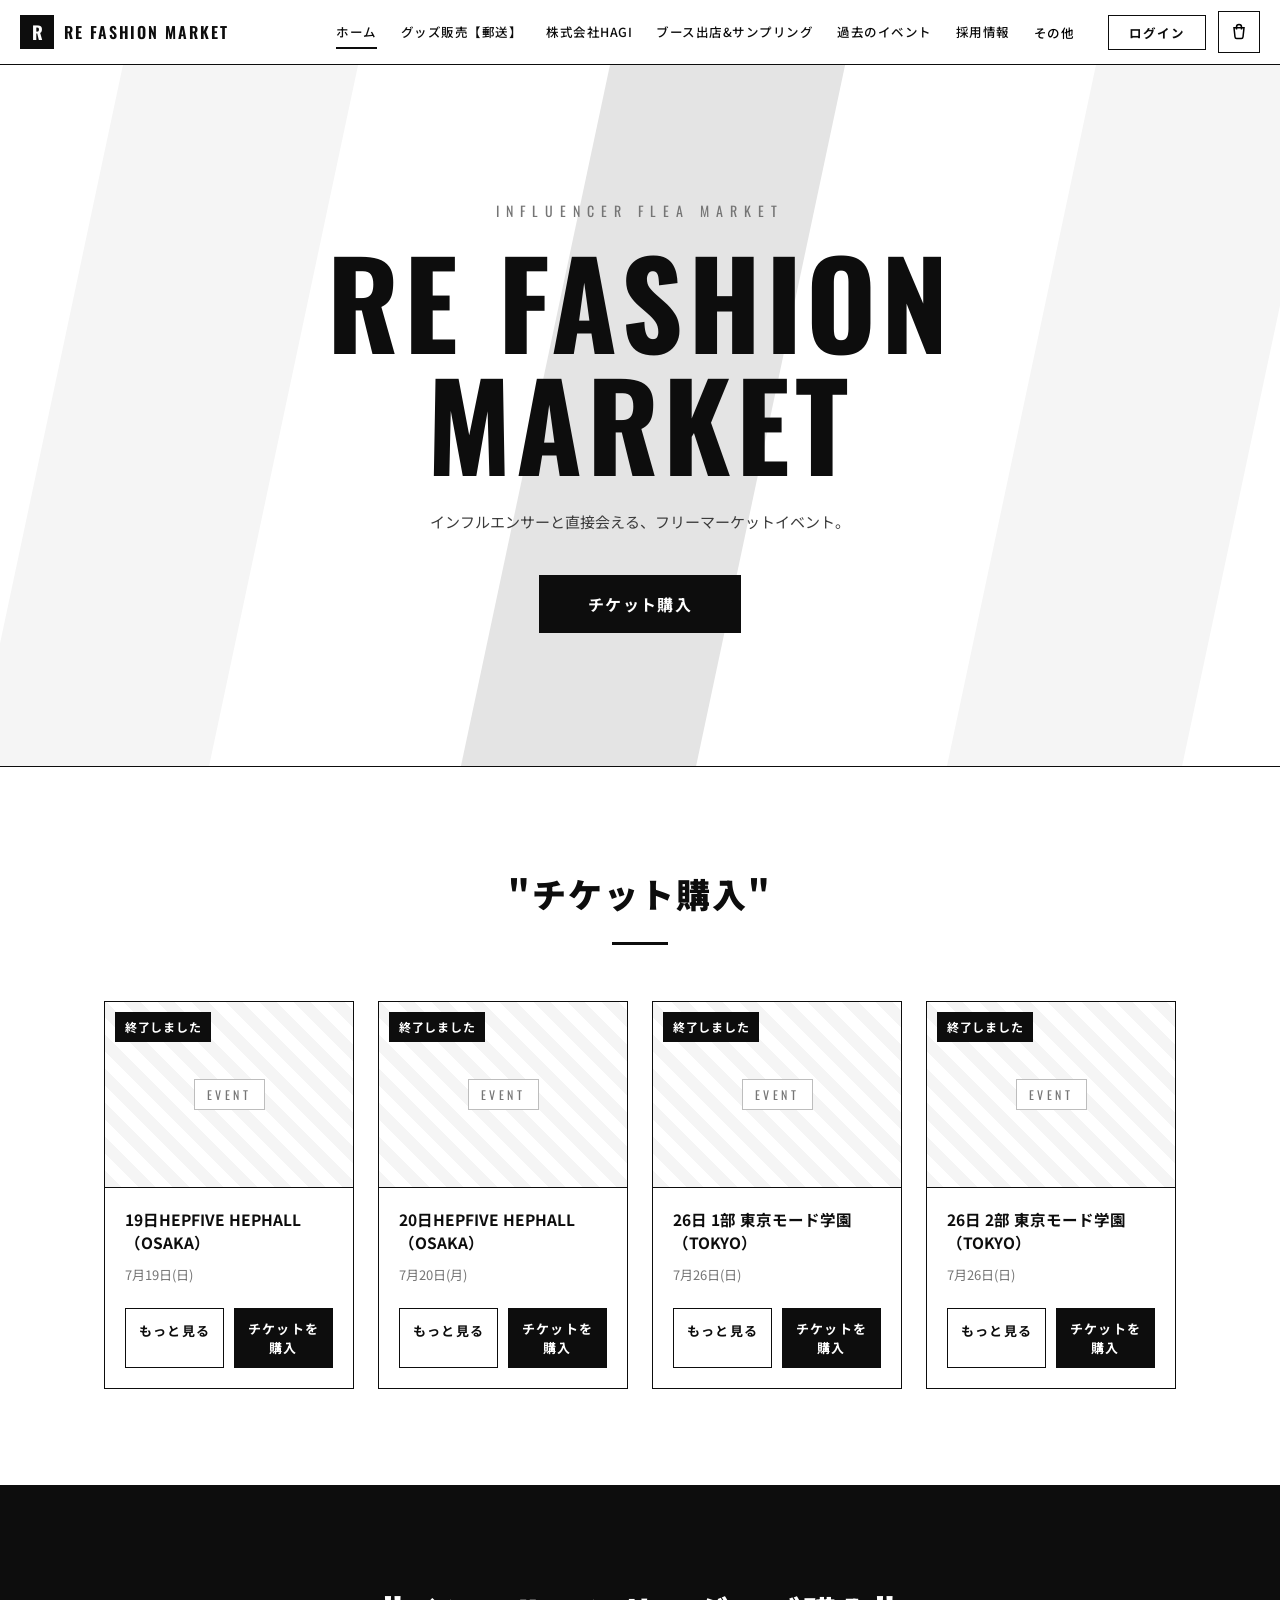
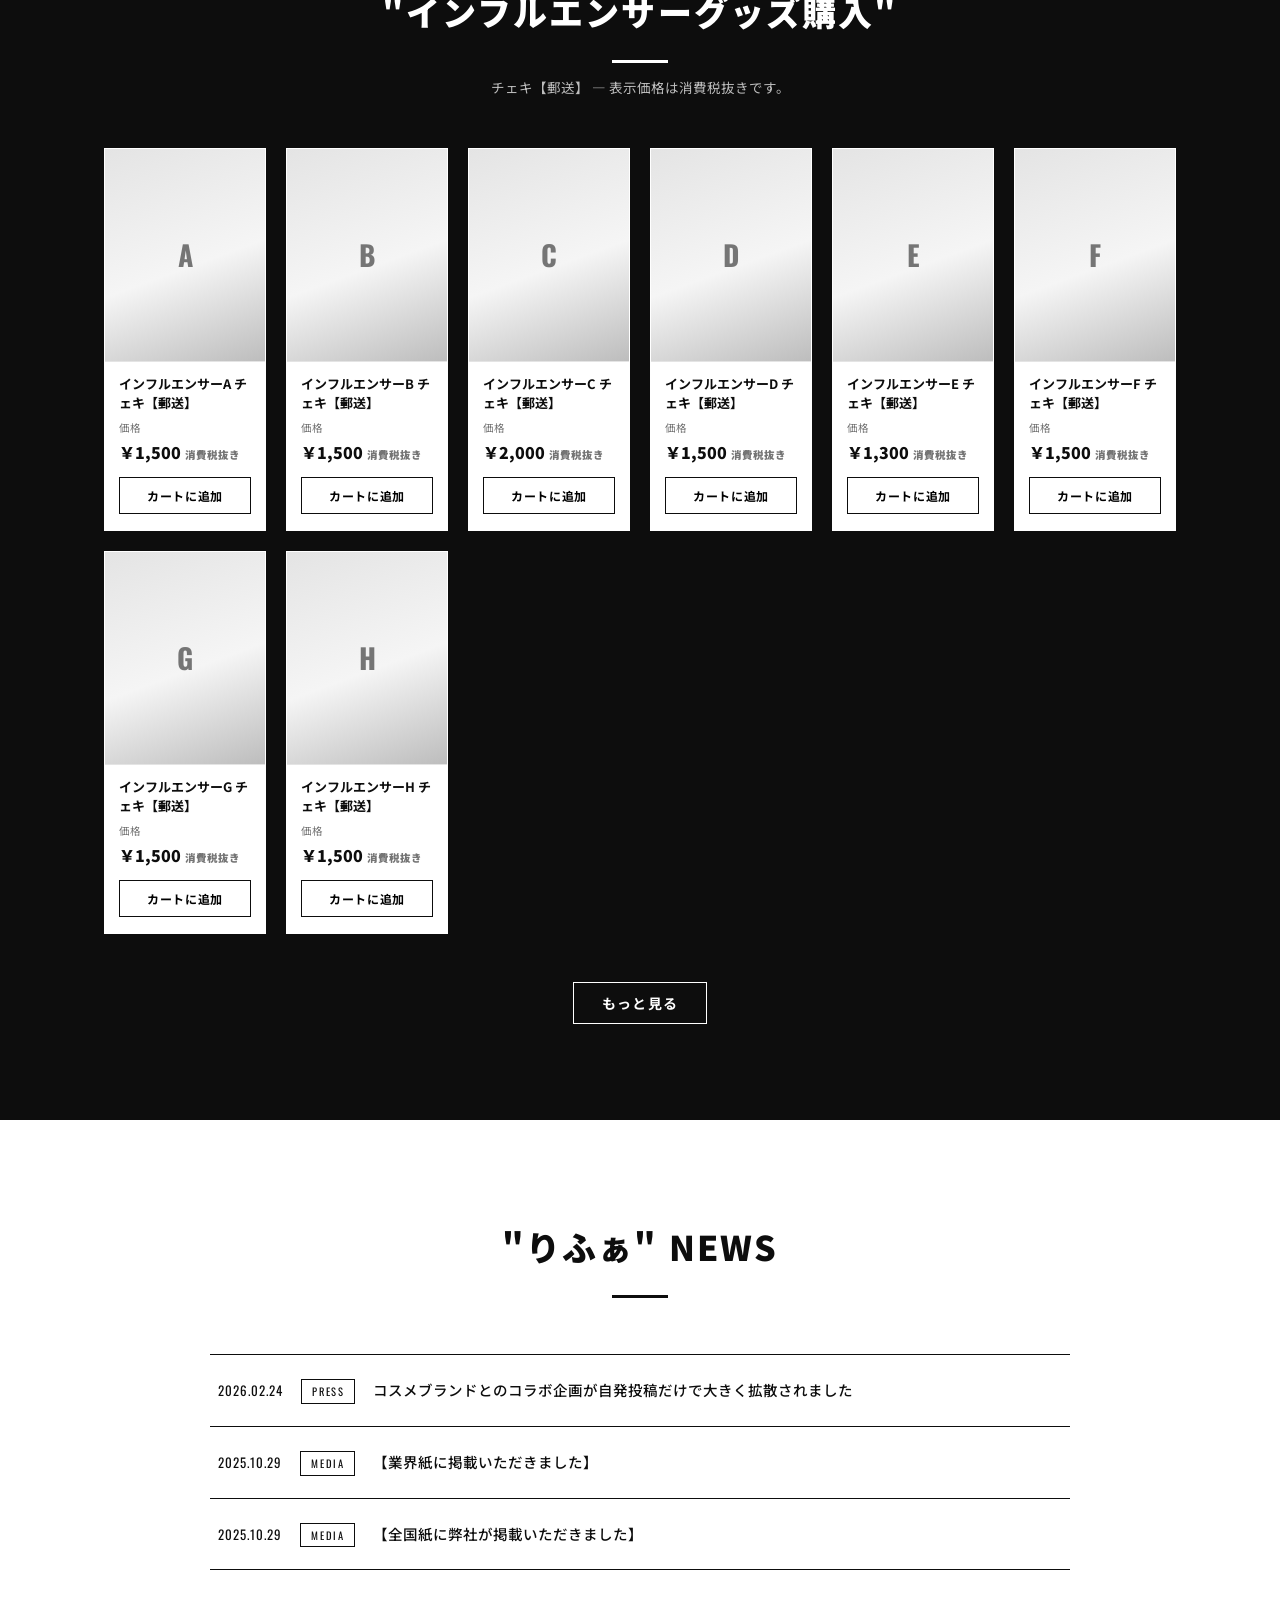
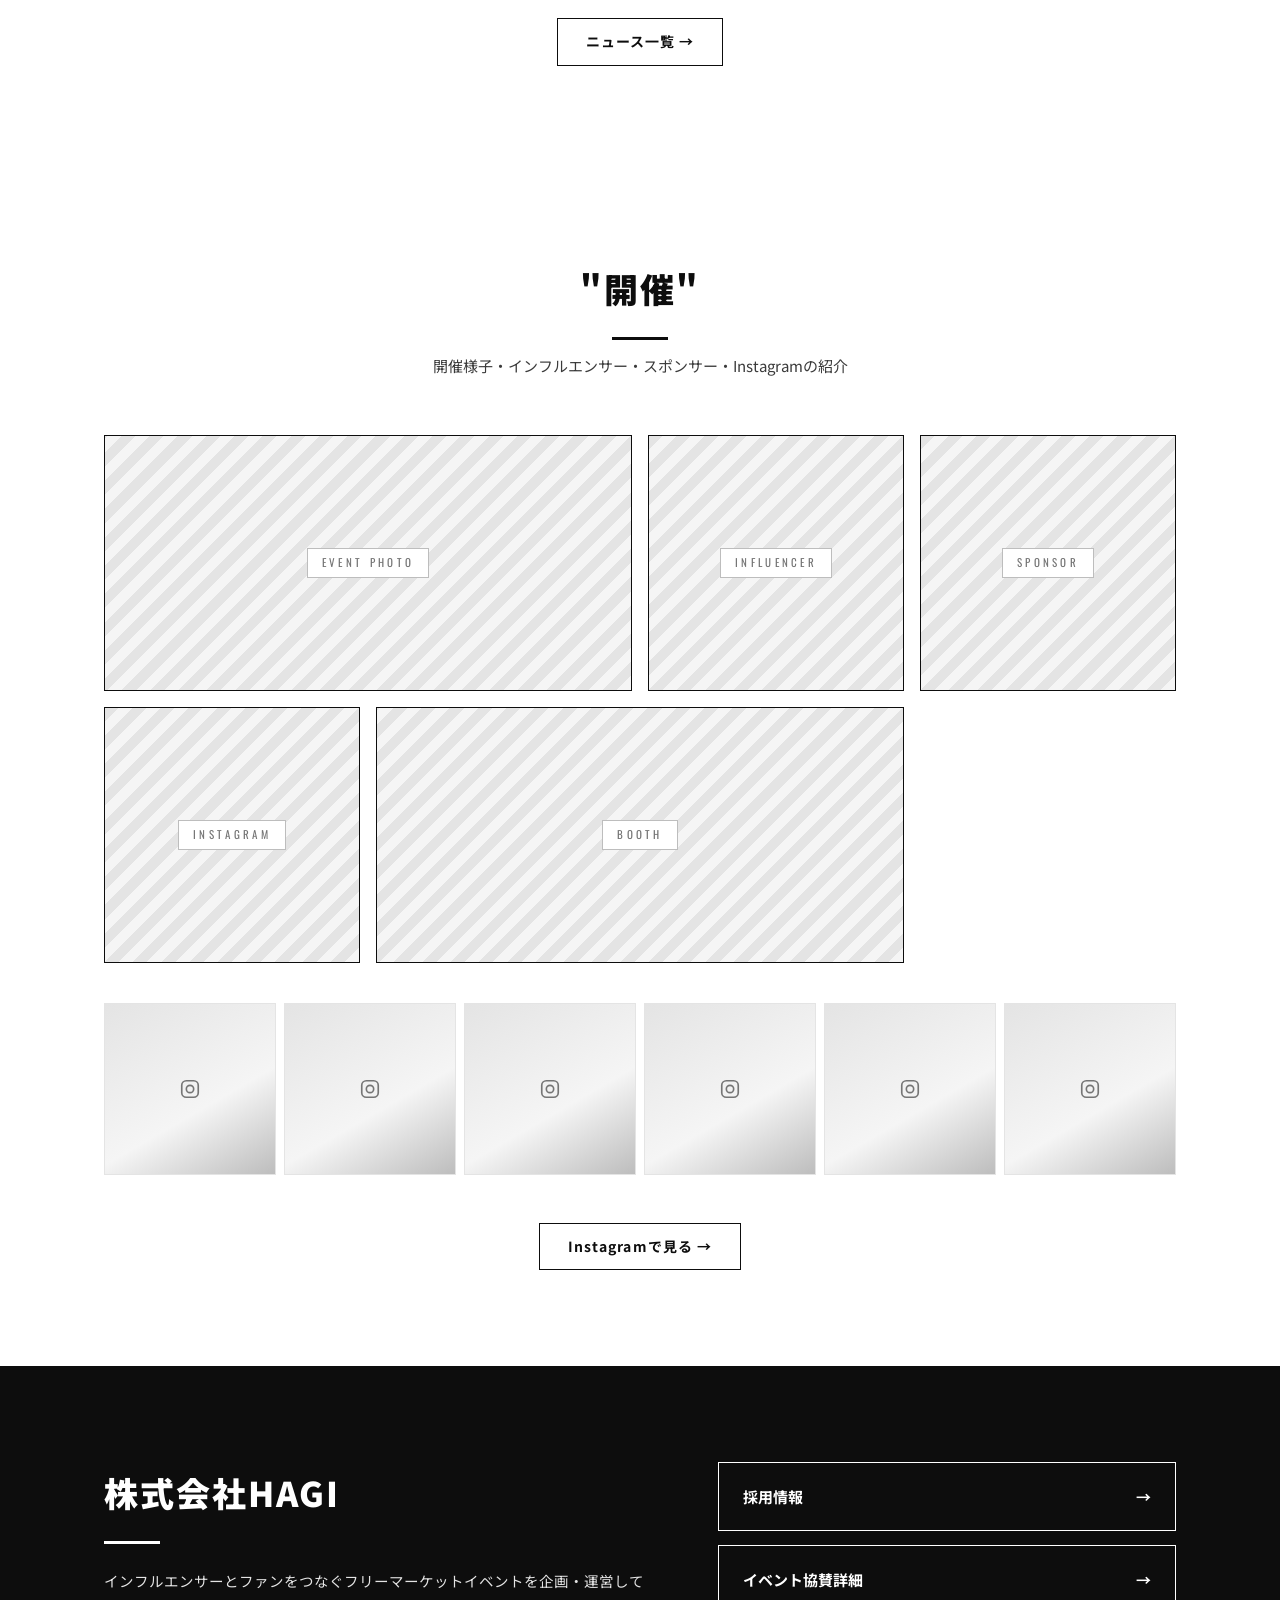
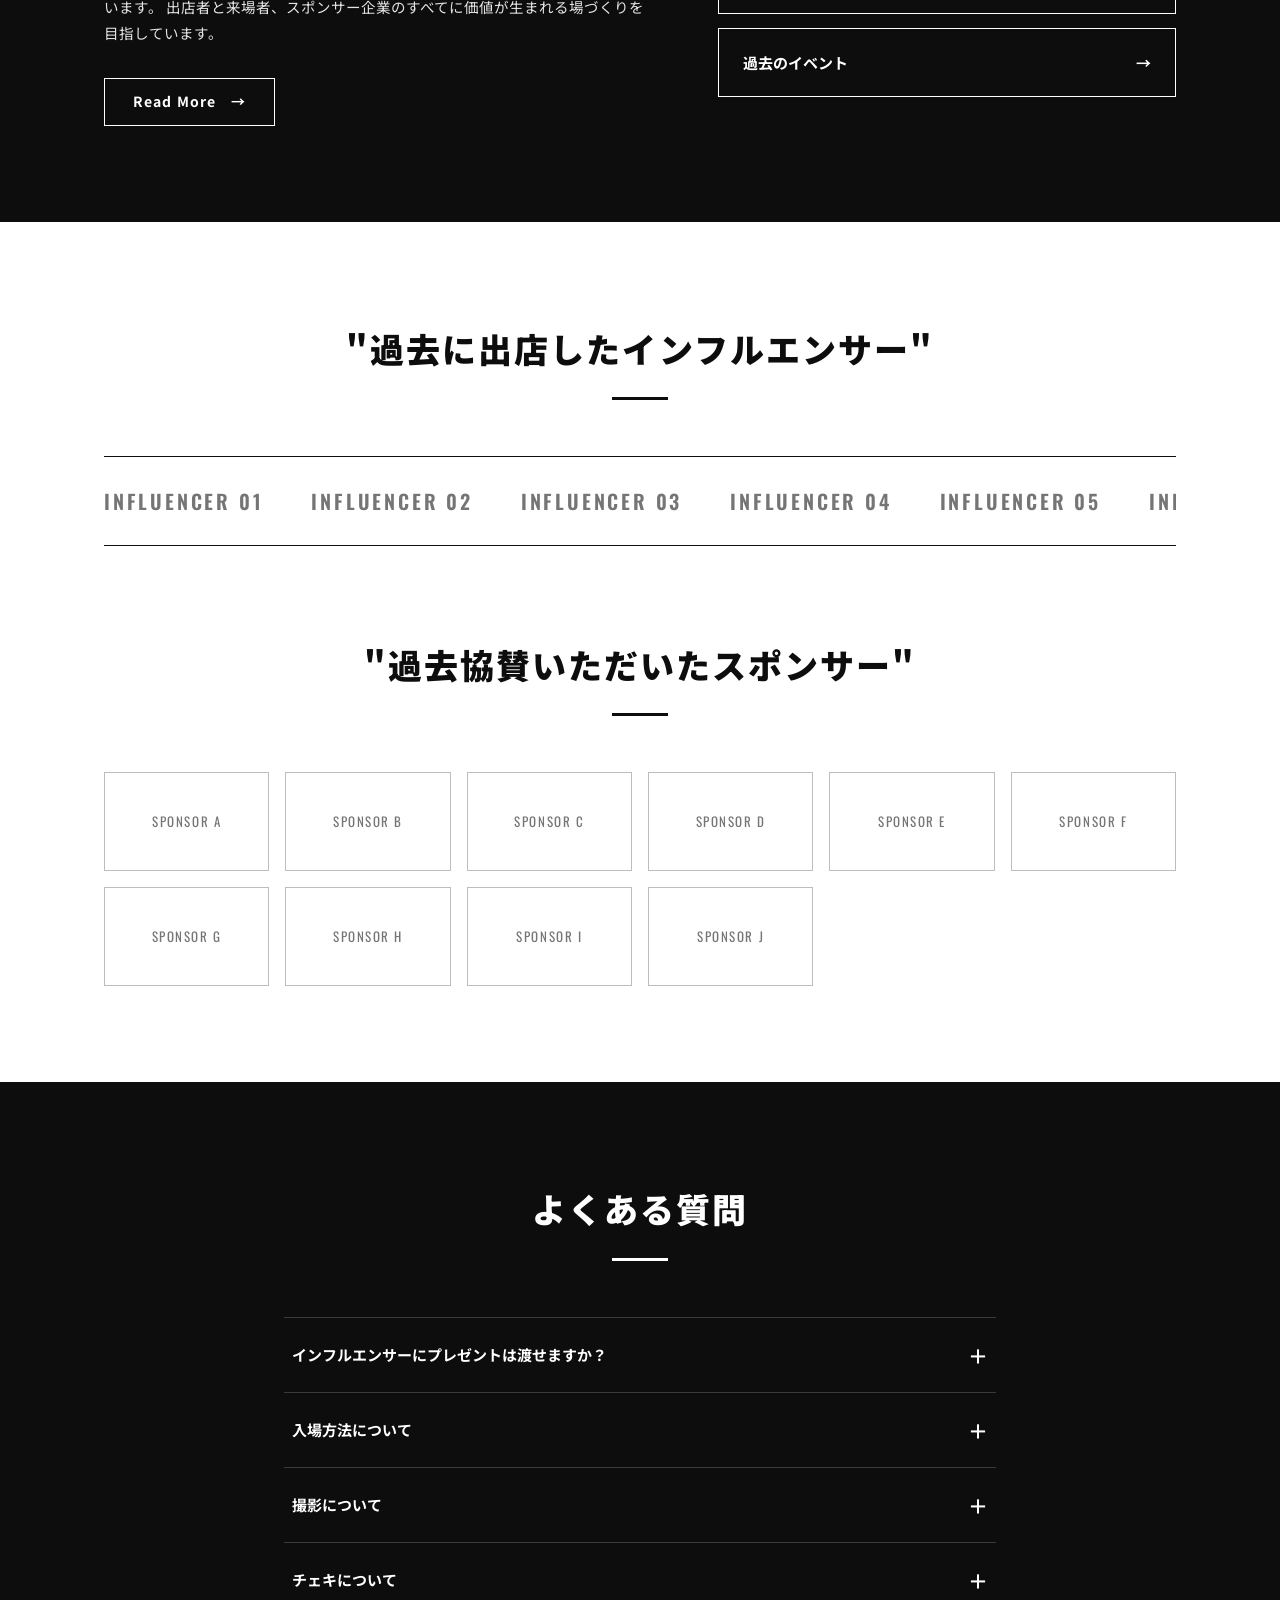
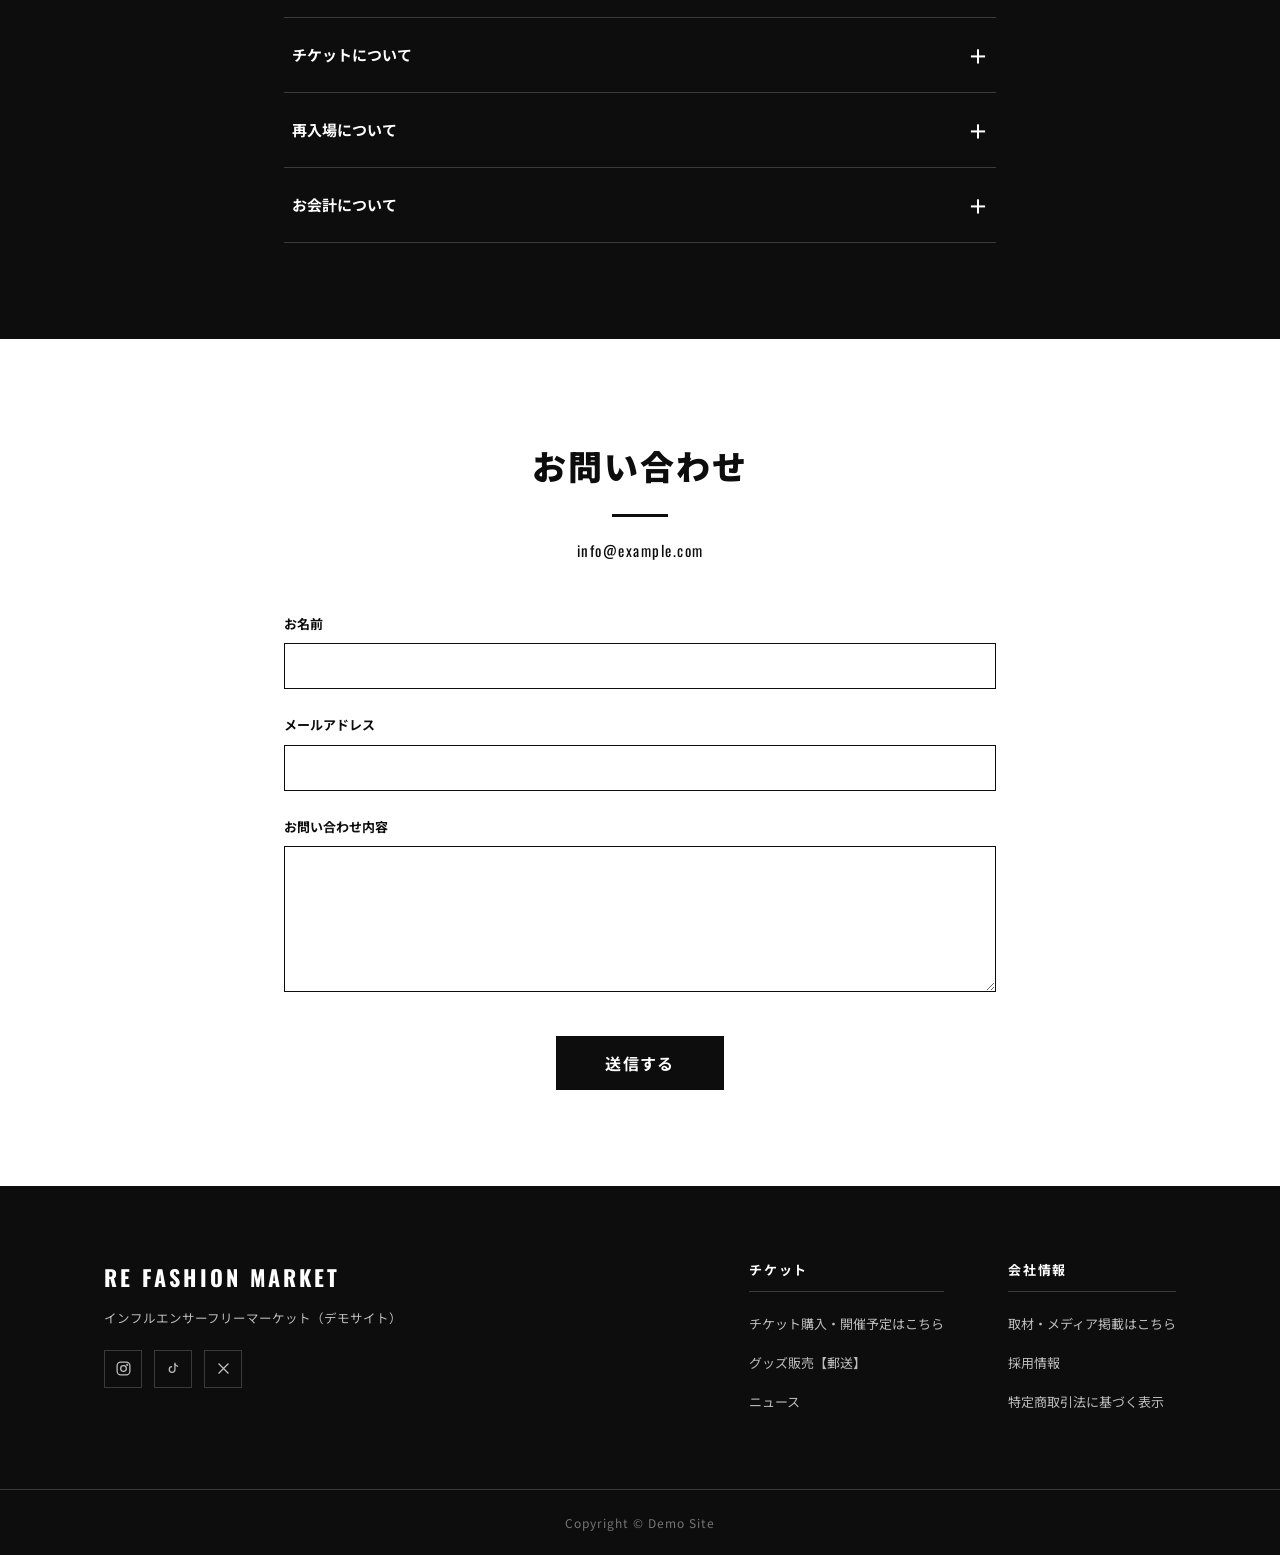
==== commit f5956fb5: "本家サイトの機能を再現: カート/商品・チケット・ログインモーダル/ページネーション/アニメーション - カート機能（ドロワー・件数バッジ・localStorage保存・数量変更） - 商品詳細モーダ" ====
--- a/index.html
+++ b/index.html
@@ -96,6 +96,19 @@
           <figure class="ph"><figcaption>INSTAGRAM</figcaption></figure>
           <figure class="ph ph-wide"><figcaption>BOOTH</figcaption></figure>
         </div>
+
+        <!-- Instagram風フィード（デモ） -->
+        <div class="ig-grid" aria-hidden="true">
+          <div class="ig-tile"><svg viewBox="0 0 24 24" fill="none" stroke="currentColor" stroke-width="1.8"><rect x="3" y="3" width="18" height="18" rx="5"/><circle cx="12" cy="12" r="4"/></svg></div>
+          <div class="ig-tile"><svg viewBox="0 0 24 24" fill="none" stroke="currentColor" stroke-width="1.8"><rect x="3" y="3" width="18" height="18" rx="5"/><circle cx="12" cy="12" r="4"/></svg></div>
+          <div class="ig-tile"><svg viewBox="0 0 24 24" fill="none" stroke="currentColor" stroke-width="1.8"><rect x="3" y="3" width="18" height="18" rx="5"/><circle cx="12" cy="12" r="4"/></svg></div>
+          <div class="ig-tile"><svg viewBox="0 0 24 24" fill="none" stroke="currentColor" stroke-width="1.8"><rect x="3" y="3" width="18" height="18" rx="5"/><circle cx="12" cy="12" r="4"/></svg></div>
+          <div class="ig-tile"><svg viewBox="0 0 24 24" fill="none" stroke="currentColor" stroke-width="1.8"><rect x="3" y="3" width="18" height="18" rx="5"/><circle cx="12" cy="12" r="4"/></svg></div>
+          <div class="ig-tile"><svg viewBox="0 0 24 24" fill="none" stroke="currentColor" stroke-width="1.8"><rect x="3" y="3" width="18" height="18" rx="5"/><circle cx="12" cy="12" r="4"/></svg></div>
+        </div>
+        <div class="section-more">
+          <a href="#" class="btn btn-outline">Instagramで見る →</a>
+        </div>
       </div>
     </section>
 
@@ -173,6 +186,8 @@
 
   <script src="js/layout.js"></script>
   <script src="js/data.js"></script>
+  <script src="js/ui.js"></script>
+  <script src="js/store.js"></script>
   <script src="js/main.js"></script>
 </body>
 </html>
--- a/css/style.css
+++ b/css/style.css
@@ -783,6 +783,299 @@
 
 /* 白背景ページ用のグッズカード枠 */
 .goods-grid-page .goods-card { border: 1px solid var(--black); }
+
+/* ==========================================================
+   インタラクション（カート / モーダル / アニメーション）
+   ========================================================== */
+
+/* ---------- スキップリンク ---------- */
+.skip-link {
+  position: absolute;
+  top: -48px; left: 8px;
+  z-index: 300;
+  background: var(--black);
+  color: var(--white);
+  padding: 10px 18px;
+  font-size: 13px;
+  transition: top 0.2s;
+}
+.skip-link:focus { top: 8px; }
+
+/* ---------- ヘッダーアイコン（カート） ---------- */
+.icon-btn {
+  position: relative;
+  width: 42px; height: 42px;
+  border: var(--border);
+  background: var(--white);
+  display: grid;
+  place-items: center;
+  transition: background 0.2s;
+}
+.icon-btn:hover { background: var(--gray-1); }
+.icon-btn svg { width: 20px; height: 20px; }
+.cart-count {
+  position: absolute;
+  top: -7px; right: -7px;
+  min-width: 18px; height: 18px;
+  background: var(--black);
+  color: var(--white);
+  font-family: var(--font-en);
+  font-size: 11px;
+  line-height: 18px;
+  text-align: center;
+  border-radius: 50%;
+  padding: 0 4px;
+}
+
+/* ---------- モーダル ---------- */
+.modal-overlay {
+  position: fixed;
+  inset: 0;
+  background: rgba(13, 13, 13, 0.6);
+  z-index: 200;
+  display: grid;
+  place-items: center;
+  padding: 24px;
+  animation: fadeIn 0.2s;
+}
+@keyframes fadeIn { from { opacity: 0; } to { opacity: 1; } }
+.modal {
+  background: var(--white);
+  border: var(--border);
+  width: 100%;
+  max-width: 480px;
+  max-height: 90vh;
+  overflow-y: auto;
+  padding: 32px;
+  position: relative;
+  animation: modalUp 0.25s;
+}
+@keyframes modalUp { from { transform: translateY(16px); opacity: 0; } to { transform: none; opacity: 1; } }
+.modal-close {
+  position: absolute;
+  top: 12px; right: 12px;
+  width: 36px; height: 36px;
+  border: var(--border);
+  background: var(--white);
+  font-size: 18px;
+  line-height: 1;
+}
+.modal-close:hover { background: var(--black); color: var(--white); }
+.modal-title { font-size: 18px; font-weight: 900; margin-bottom: 20px; letter-spacing: 0.04em; padding-right: 40px; }
+.modal .btn { width: 100%; text-align: center; margin-top: 16px; }
+.modal-note { font-size: 11.5px; color: var(--gray-4); margin-top: 12px; text-align: center; }
+.modal-done { text-align: center; padding: 24px 0; font-weight: 700; }
+
+.modal-product-visual {
+  aspect-ratio: 3 / 2;
+  background: linear-gradient(160deg, var(--gray-2), var(--gray-1) 55%, var(--gray-3));
+  display: grid;
+  place-items: center;
+  border: 1px solid var(--gray-2);
+  margin-bottom: 20px;
+  font-family: var(--font-en);
+  font-size: 40px;
+  font-weight: 700;
+  color: var(--gray-4);
+}
+.modal-price { font-size: 22px; font-weight: 900; }
+.modal-price .goods-tax { font-size: 11px; }
+.modal-meta { font-size: 13px; color: var(--gray-4); margin: 4px 0 16px; }
+
+.qty-row { display: flex; align-items: center; gap: 0; margin: 16px 0; }
+.qty-row .qty-label { font-size: 13px; font-weight: 700; margin-right: 16px; }
+.qty-btn {
+  width: 40px; height: 40px;
+  border: var(--border);
+  background: var(--white);
+  font-size: 18px;
+  font-family: var(--font-en);
+}
+.qty-btn:hover { background: var(--black); color: var(--white); }
+.qty-value {
+  width: 56px; height: 40px;
+  border-top: var(--border);
+  border-bottom: var(--border);
+  display: grid;
+  place-items: center;
+  font-family: var(--font-en);
+  font-size: 15px;
+}
+
+/* ---------- ログインモーダル ---------- */
+.login-tabs { display: flex; margin-bottom: 24px; }
+.login-tab {
+  flex: 1;
+  padding: 12px 0;
+  border: var(--border);
+  background: var(--white);
+  font-size: 14px;
+  font-weight: 700;
+}
+.login-tab.is-active { background: var(--black); color: var(--white); }
+
+/* ---------- カートドロワー ---------- */
+.cart-drawer {
+  position: fixed;
+  top: 0; right: 0; bottom: 0;
+  width: min(400px, 92vw);
+  background: var(--white);
+  border-left: var(--border);
+  z-index: 210;
+  transform: translateX(100%);
+  transition: transform 0.3s ease;
+  display: flex;
+  flex-direction: column;
+}
+.cart-drawer.is-open { transform: none; }
+.cart-drawer-head {
+  display: flex;
+  justify-content: space-between;
+  align-items: center;
+  padding: 18px 20px;
+  border-bottom: var(--border);
+}
+.cart-drawer-head h2 { font-size: 16px; letter-spacing: 0.08em; }
+.cart-items { flex: 1; overflow-y: auto; padding: 8px 20px; }
+.cart-empty { text-align: center; color: var(--gray-4); font-size: 13.5px; padding: 48px 0; }
+.cart-row {
+  display: flex;
+  gap: 14px;
+  align-items: center;
+  padding: 16px 0;
+  border-bottom: 1px solid var(--gray-2);
+}
+.cart-thumb {
+  width: 52px; height: 64px;
+  flex-shrink: 0;
+  background: linear-gradient(160deg, var(--gray-2), var(--gray-1) 55%, var(--gray-3));
+  display: grid;
+  place-items: center;
+  font-family: var(--font-en);
+  font-weight: 700;
+  color: var(--gray-4);
+  border: 1px solid var(--gray-2);
+}
+.cart-row-body { flex: 1; min-width: 0; }
+.cart-row-name { font-size: 12.5px; font-weight: 700; line-height: 1.5; }
+.cart-row-price { font-size: 13px; font-family: var(--font-en); margin-top: 2px; }
+.cart-qty { display: flex; align-items: center; gap: 8px; margin-top: 8px; }
+.cart-qty button {
+  width: 26px; height: 26px;
+  border: 1px solid var(--gray-3);
+  background: var(--white);
+  font-family: var(--font-en);
+  line-height: 1;
+}
+.cart-qty button:hover { border-color: var(--black); }
+.cart-qty span { font-family: var(--font-en); font-size: 13px; min-width: 20px; text-align: center; }
+.cart-remove {
+  border: none;
+  background: none;
+  font-size: 16px;
+  color: var(--gray-4);
+  padding: 4px;
+}
+.cart-remove:hover { color: var(--black); }
+.cart-foot { border-top: var(--border); padding: 20px; }
+.cart-subtotal {
+  display: flex;
+  justify-content: space-between;
+  font-size: 15px;
+  font-weight: 900;
+  margin-bottom: 4px;
+}
+.cart-tax-note { font-size: 11px; color: var(--gray-4); margin-bottom: 14px; }
+.cart-foot .btn { width: 100%; text-align: center; }
+.cart-checkout-done { text-align: center; font-size: 13px; font-weight: 700; margin-top: 12px; }
+
+/* ---------- 商品カードのカートボタン ---------- */
+.goods-add {
+  width: 100%;
+  margin-top: 10px;
+  padding: 9px 0;
+  border: var(--border);
+  background: var(--white);
+  font-size: 12px;
+  font-weight: 700;
+  letter-spacing: 0.06em;
+}
+.goods-add:hover { background: var(--black); color: var(--white); }
+.goods-visual { cursor: pointer; }
+
+/* ---------- イベント詳細（展開） ---------- */
+.event-detail {
+  width: 100%;
+  max-height: 0;
+  overflow: hidden;
+  transition: max-height 0.3s ease;
+}
+.event-detail-inner {
+  padding: 16px 0 4px;
+  font-size: 13px;
+  color: var(--gray-5);
+  border-top: 1px dashed var(--gray-3);
+  margin-top: 14px;
+}
+.event-detail-inner p + p { margin-top: 6px; }
+.event-detail-inner .addr { color: var(--gray-4); }
+
+/* ---------- スクロールリビール ---------- */
+.will-reveal { opacity: 0; transform: translateY(24px); transition: opacity 0.6s ease, transform 0.6s ease; }
+.is-revealed { opacity: 1; transform: none; }
+@media (prefers-reduced-motion: reduce) {
+  .will-reveal { opacity: 1; transform: none; transition: none; }
+  .logo-track { animation: none; }
+  html { scroll-behavior: auto; }
+}
+
+/* ---------- トップへ戻る ---------- */
+.to-top {
+  position: fixed;
+  right: 20px; bottom: 20px;
+  width: 48px; height: 48px;
+  border: var(--border);
+  background: var(--black);
+  color: var(--white);
+  font-size: 18px;
+  z-index: 90;
+  opacity: 0;
+  pointer-events: none;
+  transition: opacity 0.3s;
+}
+.to-top.is-visible { opacity: 1; pointer-events: auto; }
+.to-top:hover { background: var(--gray-5); }
+
+/* ---------- Instagram風ギャラリー ---------- */
+.ig-grid {
+  display: grid;
+  grid-template-columns: repeat(6, 1fr);
+  gap: 8px;
+  margin-top: 40px;
+}
+.ig-tile {
+  aspect-ratio: 1 / 1;
+  background: linear-gradient(150deg, var(--gray-2), var(--gray-1) 60%, var(--gray-3));
+  border: 1px solid var(--gray-2);
+  display: grid;
+  place-items: center;
+  color: var(--gray-4);
+}
+.ig-tile svg { width: 22px; height: 22px; }
+@media (max-width: 600px) { .ig-grid { grid-template-columns: repeat(3, 1fr); } }
+
+/* ---------- フッターSNS ---------- */
+.footer-social { display: flex; gap: 12px; margin-top: 20px; }
+.footer-social a {
+  width: 38px; height: 38px;
+  border: 1px solid var(--gray-5);
+  display: grid;
+  place-items: center;
+  color: var(--gray-3);
+  transition: border-color 0.2s, color 0.2s;
+}
+.footer-social a:hover { border-color: var(--white); color: var(--white); }
+.footer-social svg { width: 17px; height: 17px; }
 
 /* ---------- 404 ---------- */
 .notfound {
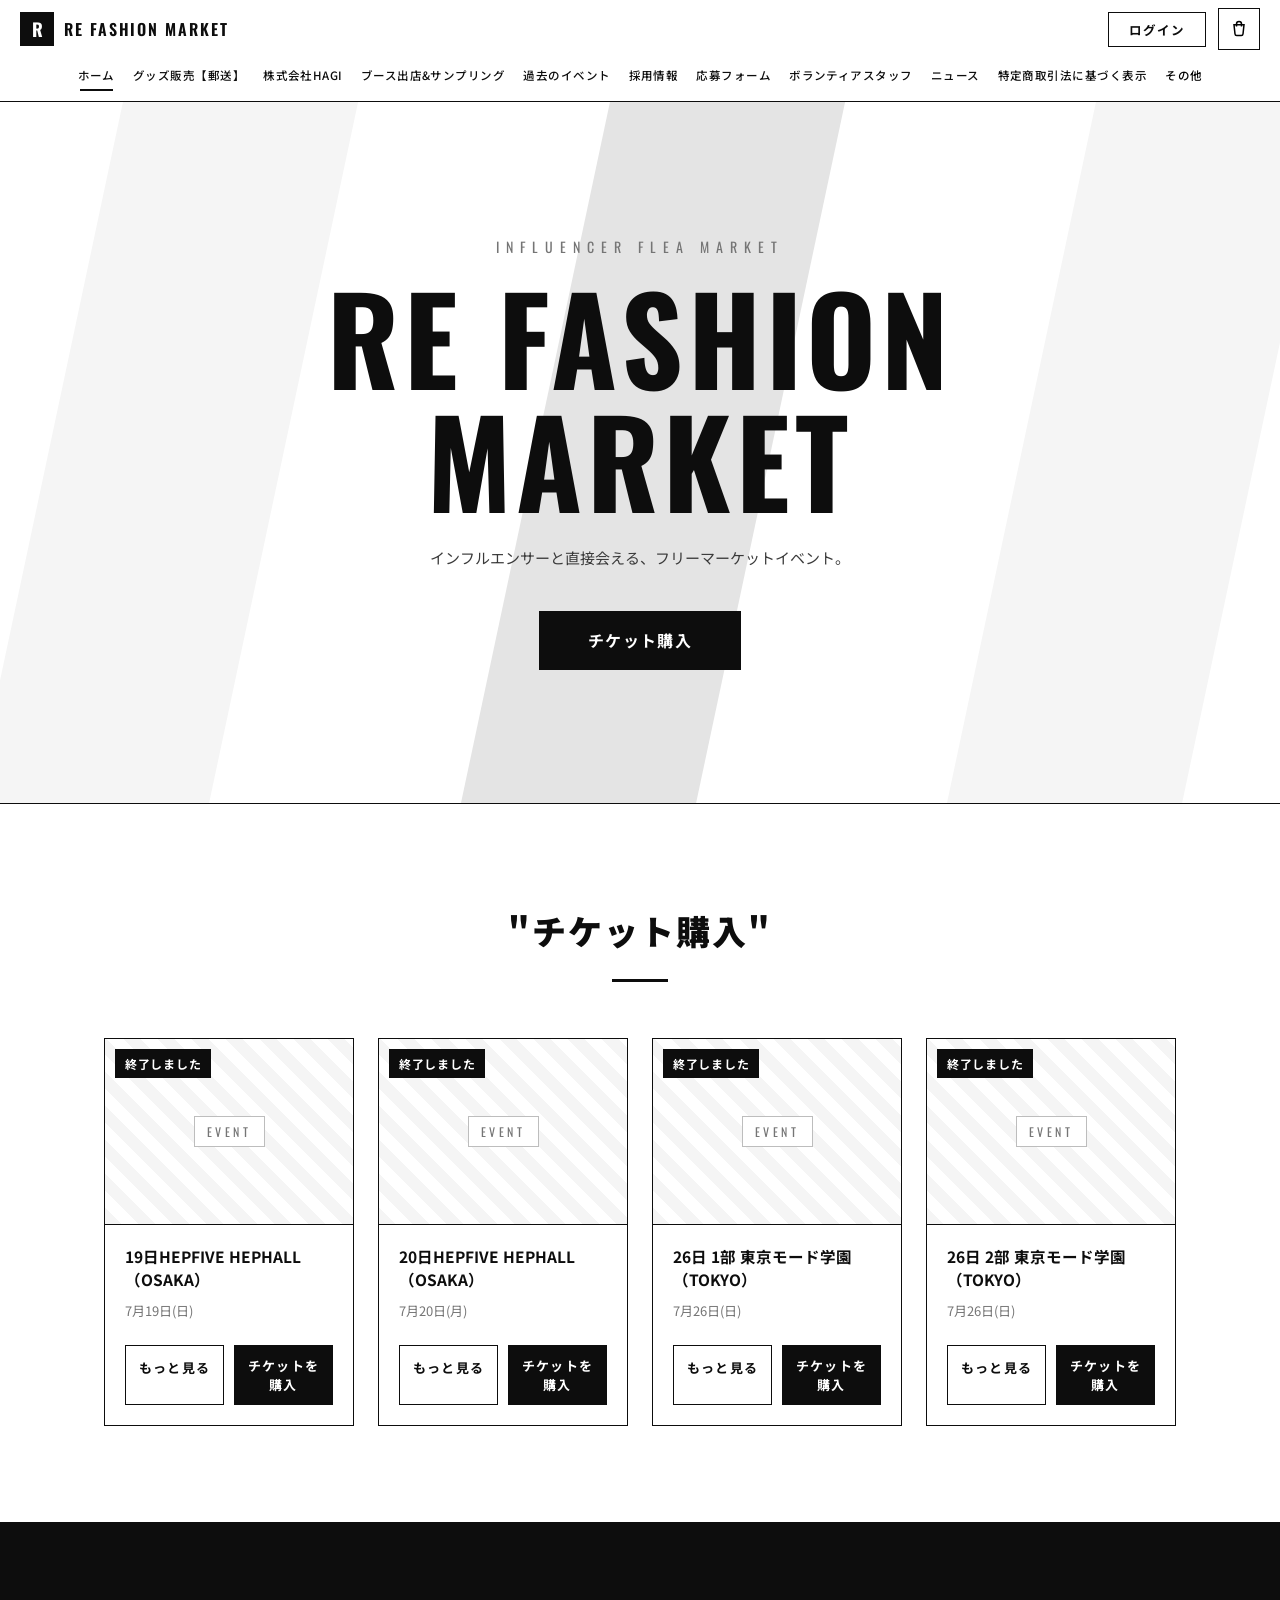
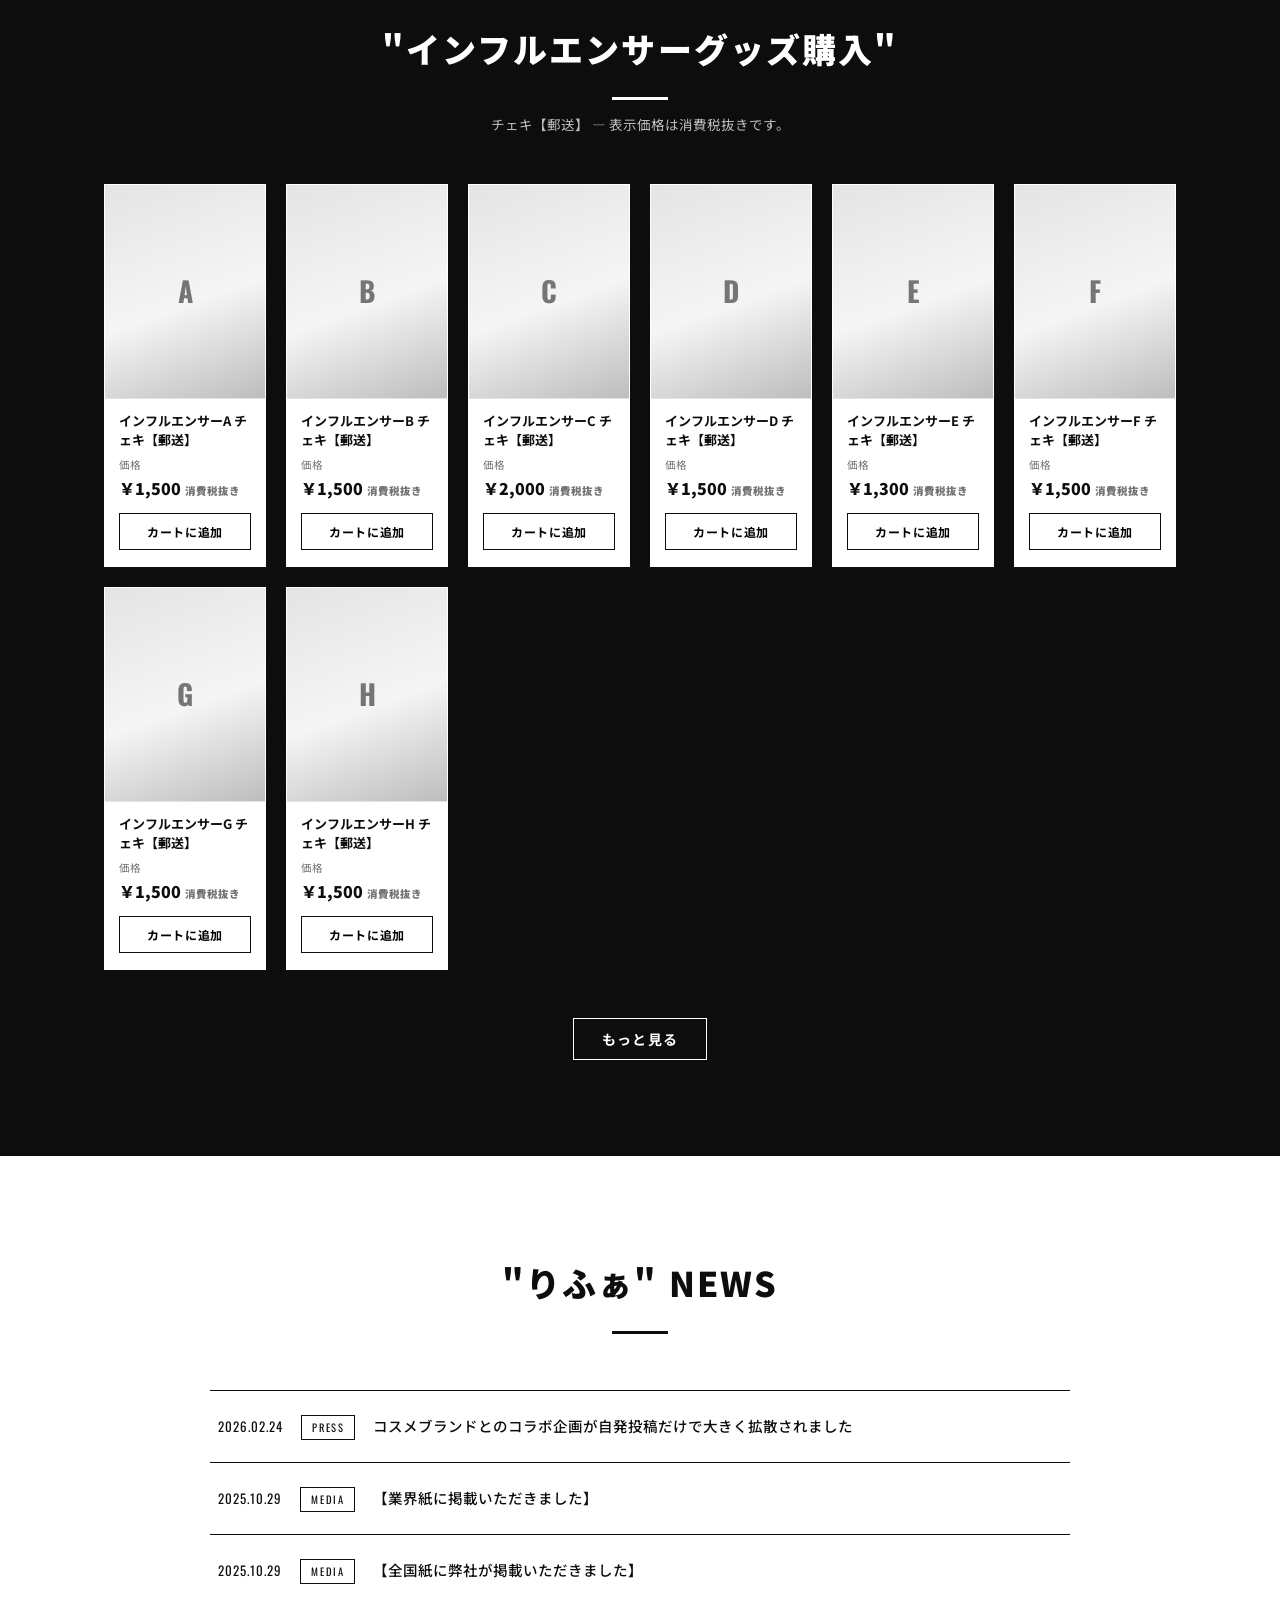
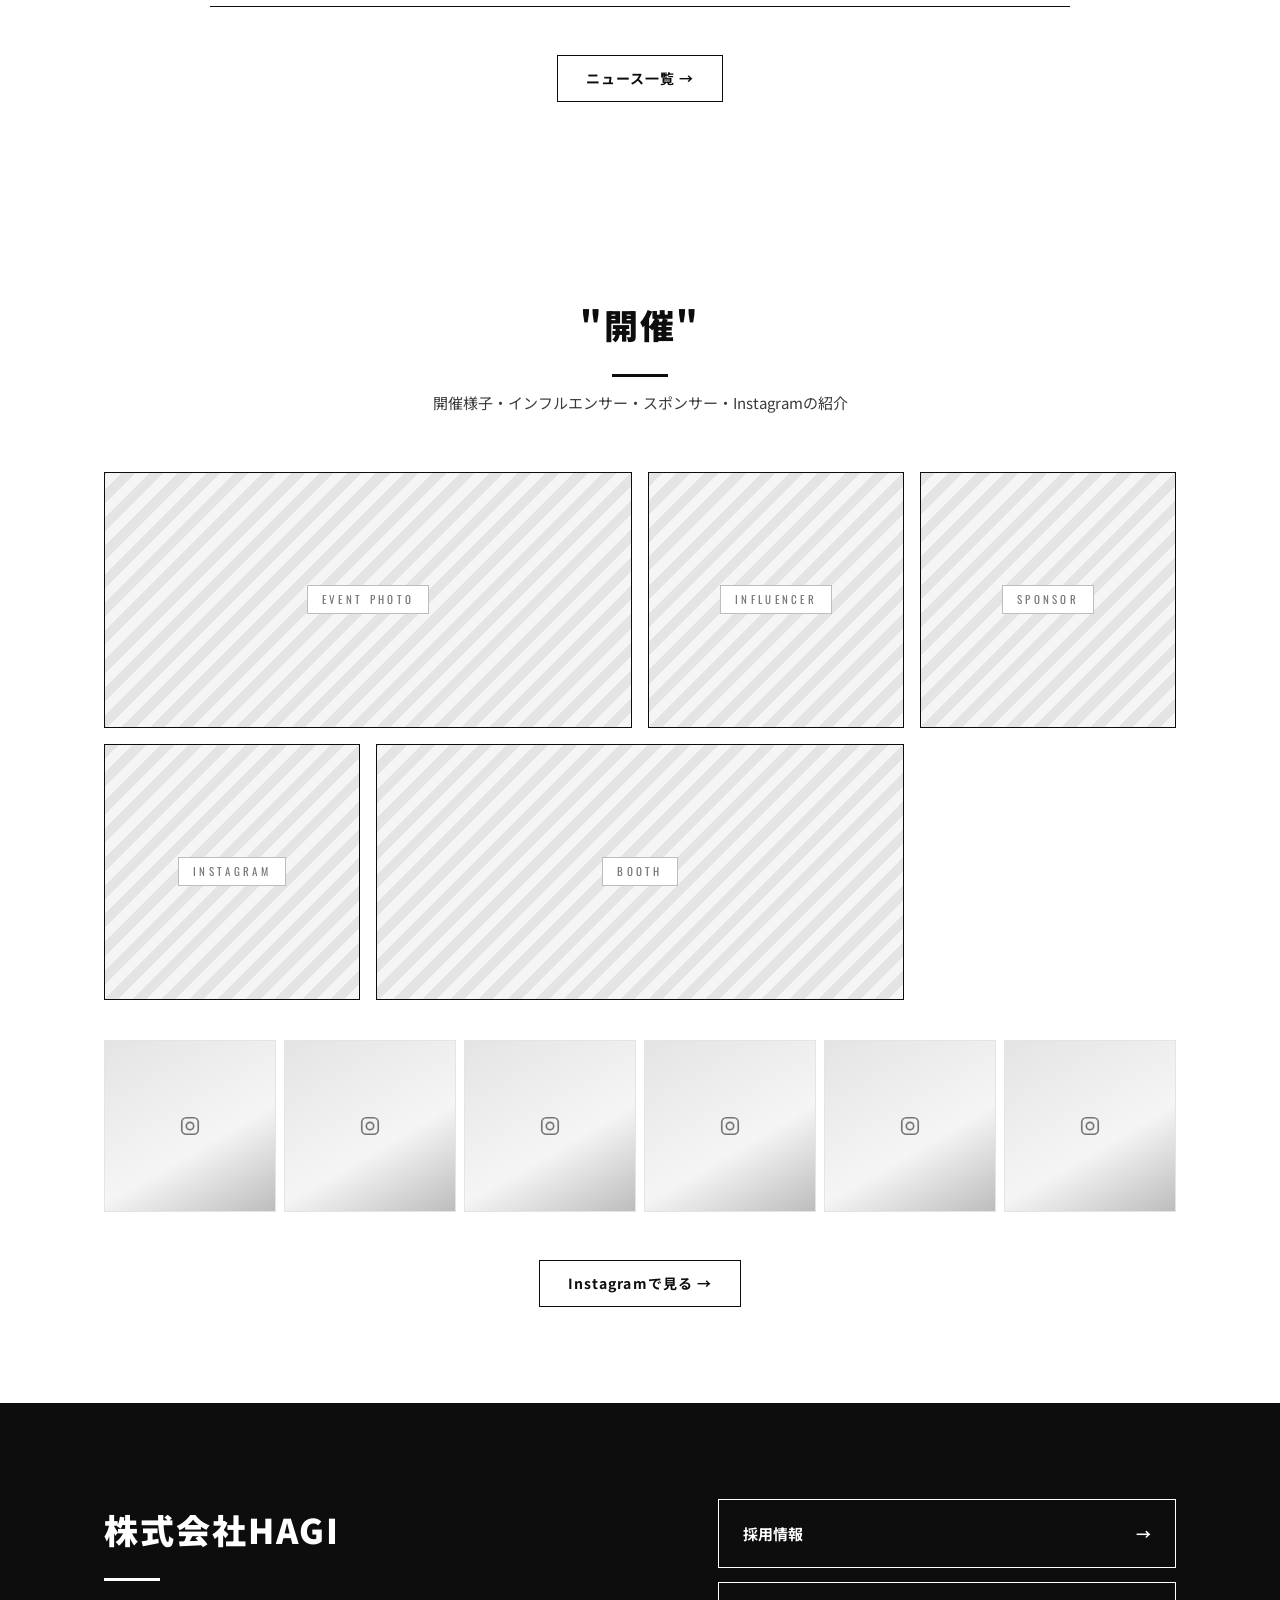
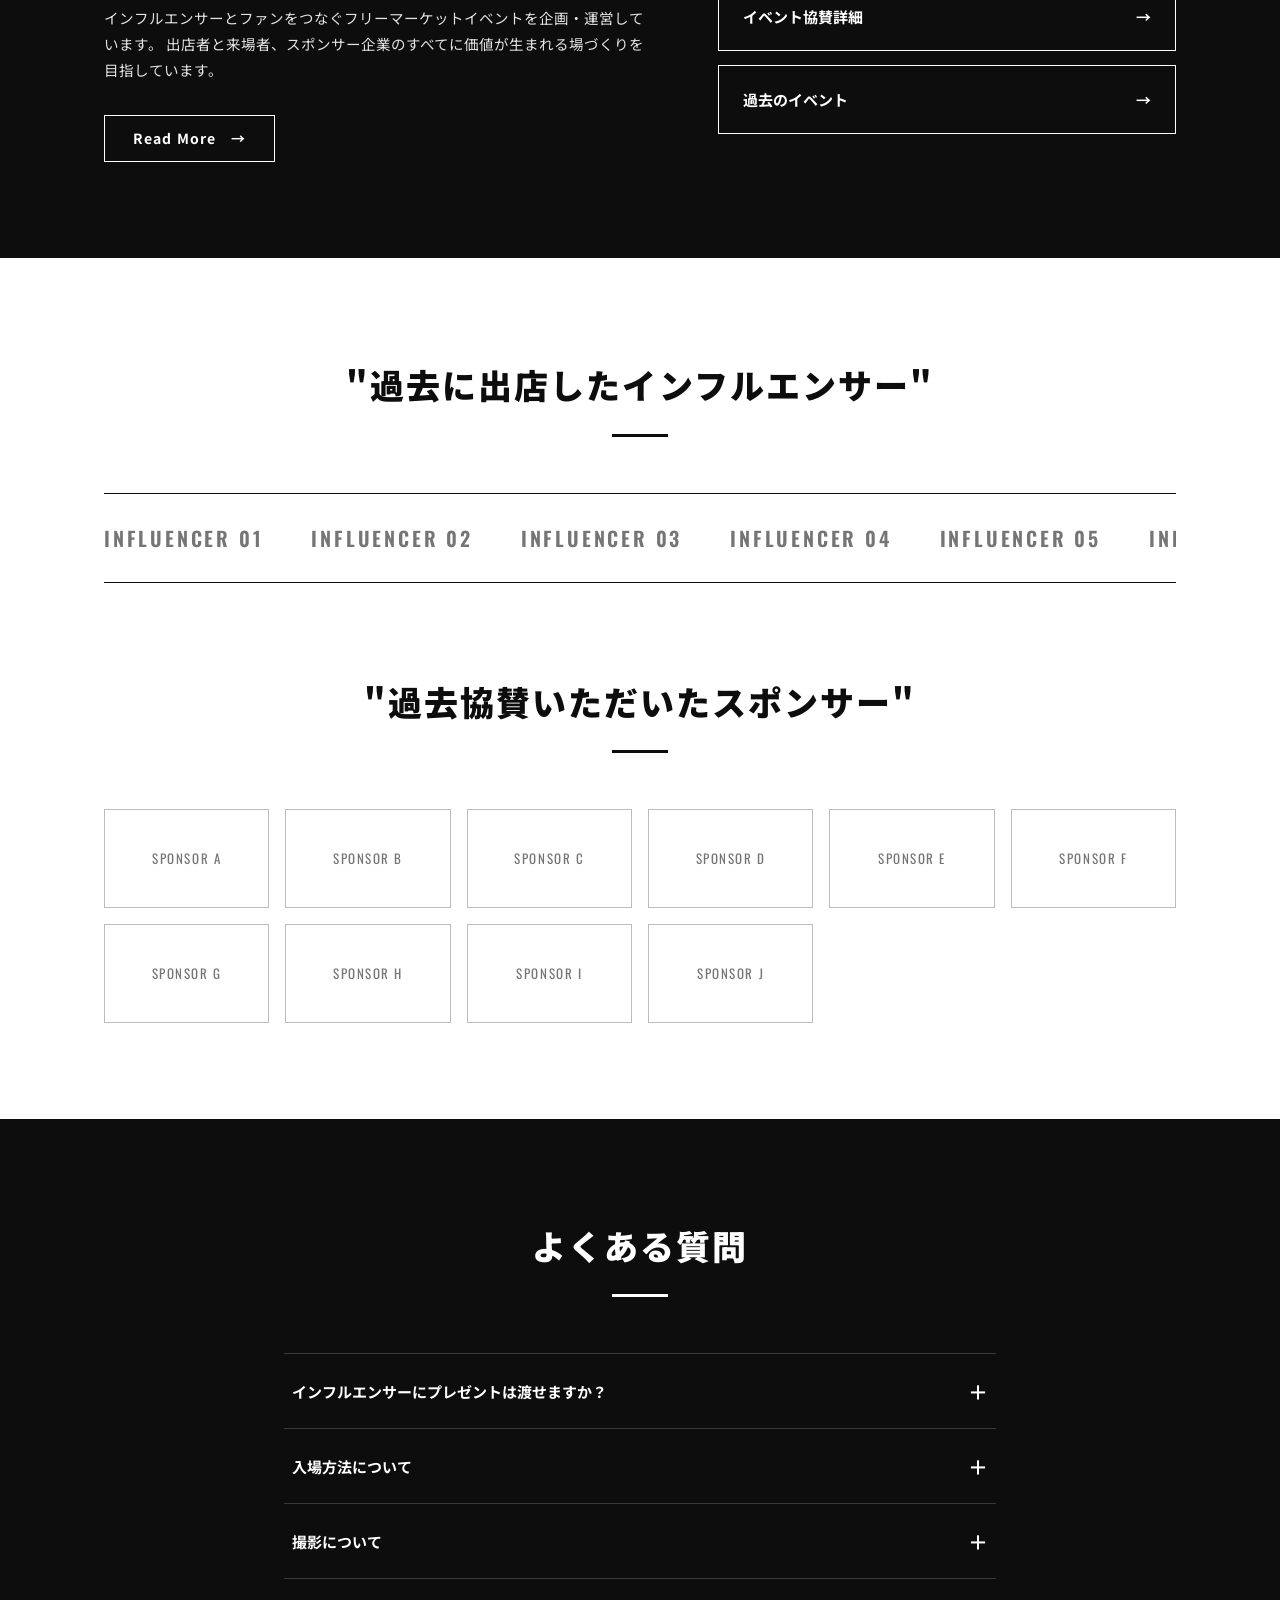
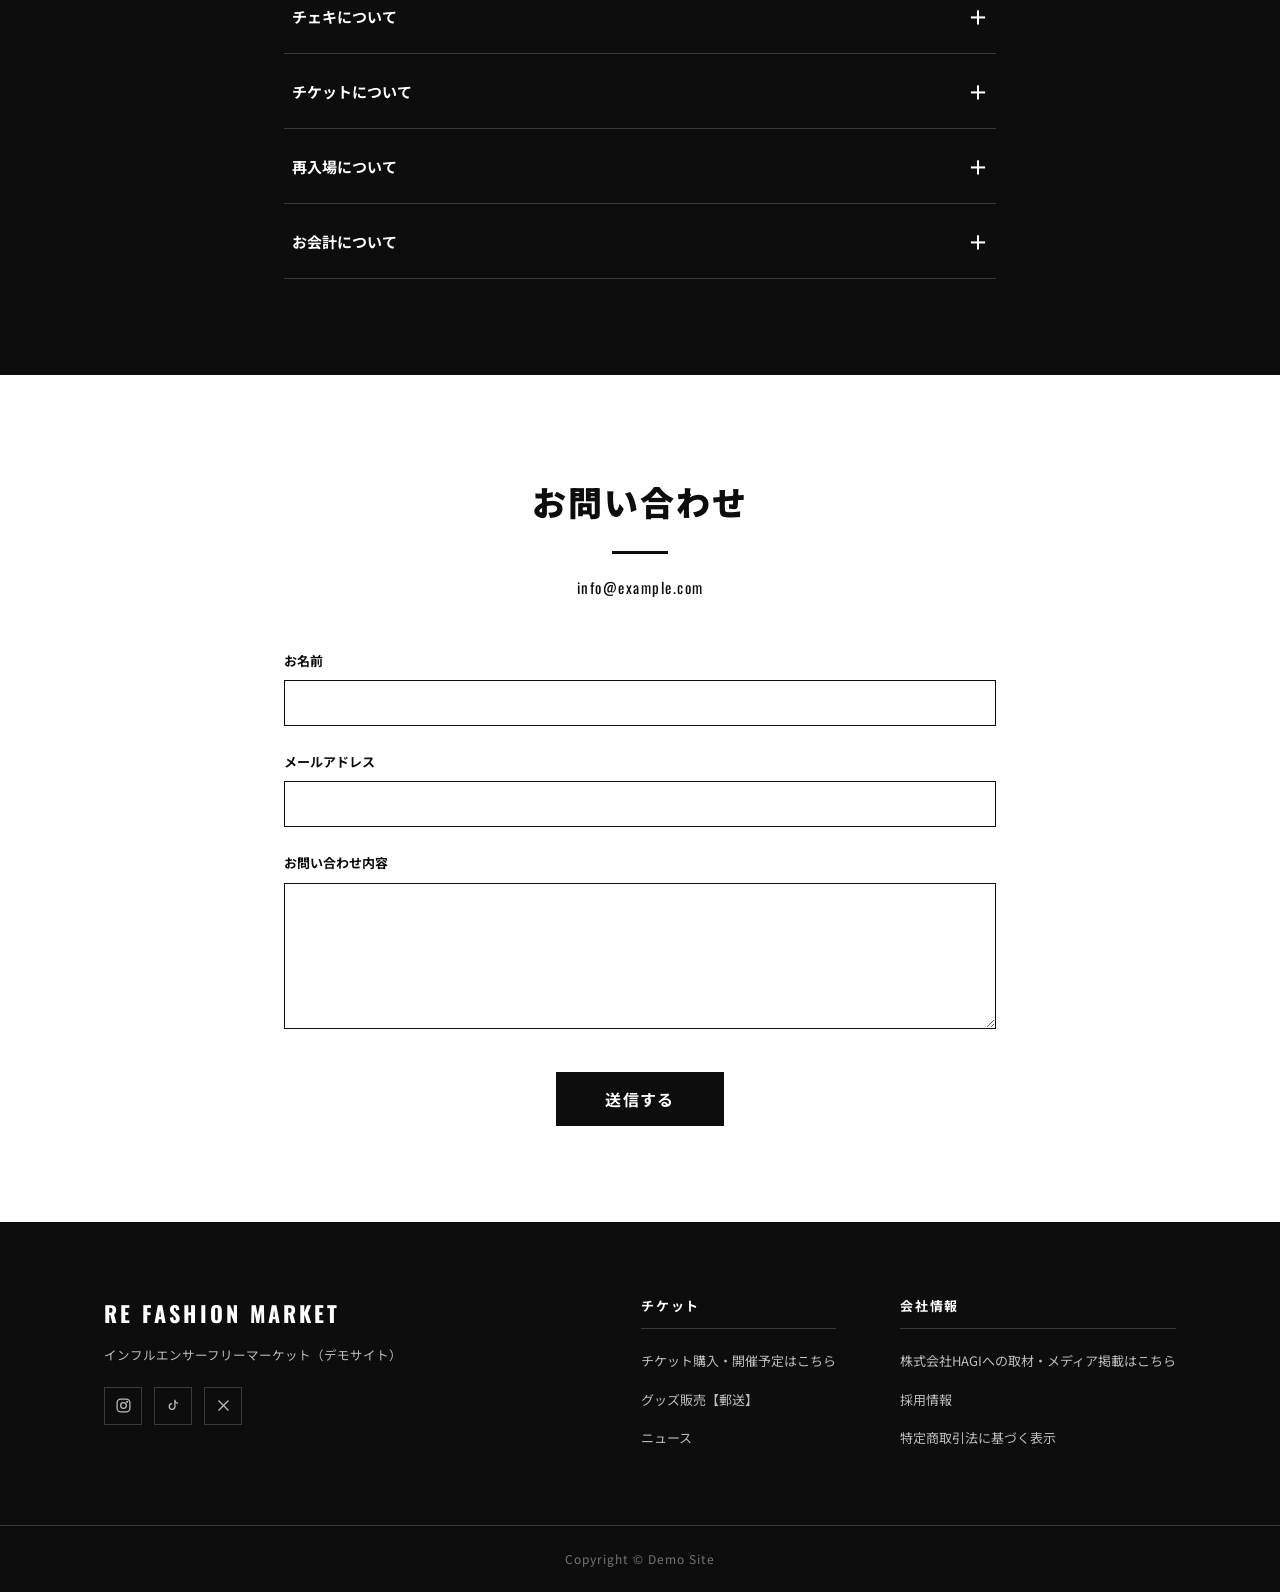
==== commit 77874418: "細部の忠実度向上＋編集しやすさ改善＋クライアント記入テンプレート追加 - ナビを元サイトと同じ10項目フラット構成に（2段ヘッダー化） - 特商法: アプリ名表記・商品購入方法・動作環境の行を追加（全" ====
--- a/index.html
+++ b/index.html
@@ -1,11 +1,25 @@
 <!DOCTYPE html>
+<!--
+  ═══════════════════════════════════════════════════
+  ページ: トップページ（index.html）
+  ▼ このページで編集する場所
+  ・イベント・商品・FAQ・スポンサーのデータ → js/data.js
+  ・キャッチコピー・見出し → このファイル内の ★ コメントの下
+  ・お問い合わせ先メール → このファイル内の ★ コメントの下
+
+  ▼ 全ページ共通
+  ・メニュー / フッター → js/layout.js
+  ・色やサイズ → css/style.css（先頭の :root で色を一括変更可）
+  ・記入する内容の一覧 → 指示テンプレート.txt
+  ═══════════════════════════════════════════════════
+-->
 <html lang="ja">
 <head>
   <meta charset="utf-8">
   <meta name="viewport" content="width=device-width, initial-scale=1">
   <meta name="robots" content="noindex, nofollow">
   <link rel="icon" type="image/svg+xml" href="favicon.svg">
-  <title>RE FASHION MARKET | リファッションマーケット（Demo）</title>
+  <title>RE FASHION MARKET | リファッションマーケット | 日本、大阪府（Demo）</title>
   <meta name="description" content="インフルエンサーフリーマーケットイベントのサイト（デモ・モノクロ版）">
   <link rel="preconnect" href="https://fonts.googleapis.com">
   <link rel="preconnect" href="https://fonts.gstatic.com" crossorigin>
@@ -28,6 +42,7 @@
       <div class="hero-inner">
         <p class="hero-kicker">INFLUENCER FLEA MARKET</p>
         <h1 class="hero-title">RE FASHION<br>MARKET</h1>
+        <!-- ★ キャッチコピー: 下の1行を書き換え -->
         <p class="hero-lead">インフルエンサーと直接会える、フリーマーケットイベント。</p>
         <a href="#tickets" class="btn btn-solid btn-lg">チケット購入</a>
       </div>
@@ -117,6 +132,7 @@
       <div class="container company-flex">
         <div class="company-text">
           <h2 class="section-title">株式会社HAGI</h2>
+          <!-- ★ 会社紹介文: 下の段落を書き換え -->
           <p>
             インフルエンサーとファンをつなぐフリーマーケットイベントを企画・運営しています。
             出店者と来場者、スポンサー企業のすべてに価値が生まれる場づくりを目指しています。
@@ -158,6 +174,7 @@
     <section class="section section-contact" id="contact">
       <div class="container container-narrow">
         <h2 class="section-title">お問い合わせ</h2>
+        <!-- ★ お問い合わせ先メール: 下の1行を書き換え -->
         <p class="contact-mail">info@example.com</p>
         <form id="contactForm" novalidate>
           <div class="form-row">
--- a/css/style.css
+++ b/css/style.css
@@ -18,7 +18,7 @@
 
 * { margin: 0; padding: 0; box-sizing: border-box; }
 
-html { scroll-behavior: smooth; scroll-padding-top: var(--header-h); }
+html { scroll-behavior: smooth; scroll-padding-top: 120px; }
 
 body {
   font-family: var(--font-jp);
@@ -68,11 +68,12 @@
 .header-inner {
   max-width: 1280px;
   margin: 0 auto;
-  padding: 0 20px;
-  height: var(--header-h);
+  padding: 8px 20px;
+  min-height: var(--header-h);
   display: flex;
   align-items: center;
-  gap: 24px;
+  flex-wrap: wrap;
+  gap: 8px 20px;
 }
 .brand { display: flex; align-items: center; gap: 10px; flex-shrink: 0; }
 .brand-mark {
@@ -83,12 +84,12 @@
 }
 .brand-text { font-family: var(--font-en); font-weight: 600; font-size: 16px; letter-spacing: 0.12em; }
 
-.global-nav { margin-left: auto; }
-.global-nav > ul { display: flex; gap: 4px; align-items: center; }
+.global-nav { order: 3; flex-basis: 100%; }
+.global-nav > ul { display: flex; gap: 2px; align-items: center; flex-wrap: wrap; justify-content: center; }
 .global-nav a, .sub-toggle {
   display: block;
-  padding: 8px 10px;
-  font-size: 12.5px;
+  padding: 7px 8px;
+  font-size: 11.5px;
   font-weight: 500;
   letter-spacing: 0.04em;
   background: none;
@@ -127,7 +128,7 @@
 .sub-menu a:hover { background: var(--gray-1); }
 .sub-menu a::after { display: none; }
 
-.header-actions { display: flex; align-items: center; gap: 12px; flex-shrink: 0; }
+.header-actions { display: flex; align-items: center; gap: 12px; flex-shrink: 0; margin-left: auto; }
 .btn-login { padding: 7px 20px; font-size: 12.5px; }
 
 .nav-toggle { display: none; background: none; border: var(--border); width: 42px; height: 42px; position: relative; }
